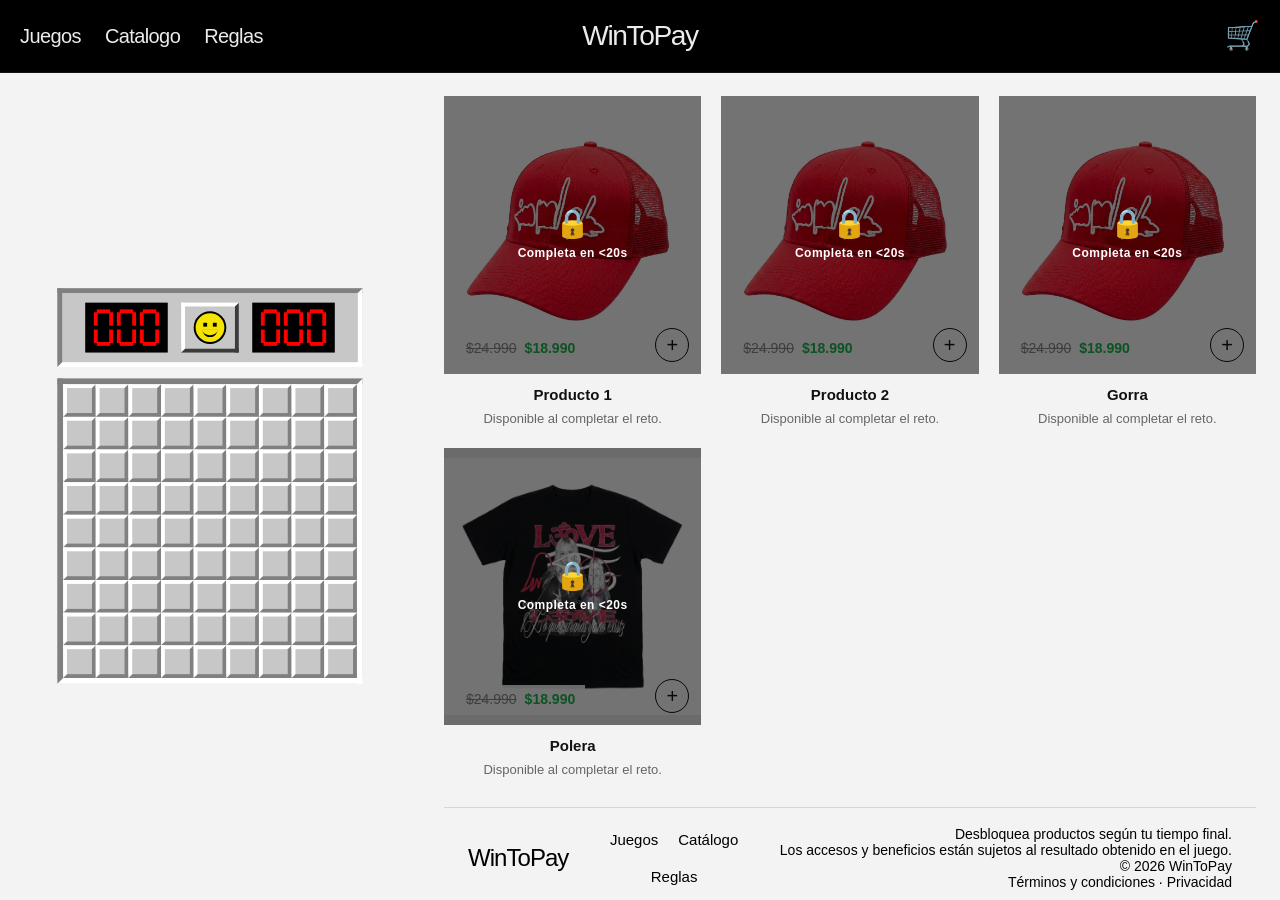
==== index.html @ 4621af4c "feat: update product cards with new images and improved layout for better presentation (implemente c" ====
<!DOCTYPE html>
<html lang="en">
<head>
  <meta charset="UTF-8">
  <title>Wintopay beta</title>

<link rel="stylesheet" href="css/style.css">
<link rel="stylesheet" href="css/layout.css">
<link rel="stylesheet" href="css/cards.css">
<link rel="stylesheet" href="css/responsive.css">

  <meta name="viewport" content="width=device-width, initial-scale=1, maximum-scale=1, user-scalable=no">
</head>
<body>
<!-- --------Asides-------- -->
<div class="menu-overlay" id="menuOverlay"></div>
<aside class="side-menu" id="sideMenu" aria-label="Menú principal">
  <div class="side-menu-top">
    <button class="menu-close" id="menuClose" aria-label="Cerrar menú">✕</button>
  </div>

  <nav class="side-menu-nav">
    <a href="reglas.html">Reglas</a>
    <a href="catalogo.html">Catalogo</a>
    <a href="index.html">Juegos</a>
  </nav>

  <div class="side-menu-bottom">
    <a href="index.html">Volver al juego</a>
    <a href="catalogo.html">Ver catalogo</a>
  </div>
</aside>
<div class="cart-overlay" id="cartOverlay"></div>
<aside class="cart-drawer" id="cartDrawer" aria-label="Carro de compras">
  <div class="cart-top">
    <h2>Carro</h2>
    <button class="cart-close" id="cartClose" aria-label="Cerrar carro">✕</button>
  </div>

  <div class="cart-body">
    <p class="cart-empty">Tu carro está vacío.</p>

    <!--
    <div class="cart-item">
      <div>
        <strong>Producto 1</strong>
        <span>$9.990</span>
      </div>
      <button>Eliminar</button>
    </div>
    -->
  </div>

  <div class="cart-bottom">
    <div class="cart-total">
      <span>Total</span>
      <strong>$0</strong>
    </div>
    <a href="checkout.html" class="cart-checkout">Ir a pagar</a>
  </div>
</aside>
<!-- -------Layout--------- -->
  <div class="page-layout">
    <header class="site-header">
      <div class="header-bar">
        <div class="header-actions">
          <button class="menu-toggle" id="menuToggle" aria-label="Abrir menú">
            <span></span>
            <span></span>
            <span></span>
          </button>

          <nav class="desktop-nav" aria-label="Navegación principal">
            <a href="index.html">Juegos</a>
            <a href="catalogo.html">Catalogo</a>
            <a href="reglas.html">Reglas</a>
          </nav>
        </div>

        <a href="index.html" class="brand">WinToPay</a>

        <div class="header-cart">
          <button class="cart-toggle" id="cartToggle" aria-label="Abrir carro">🛒</button>
        </div>
      </div>
    </header>

    <section class="game-section">
      <div>
        <div class="minesweeper" aria-label="Juego principal">
          <div class="panel">
            <div class="display" id="scoreDisplay" aria-label="Puntos">
              <div class="digit zero"><span class="seg a"></span><span class="seg b"></span><span class="seg c"></span><span class="seg d"></span><span class="seg e"></span><span class="seg f"></span><span class="seg g"></span></div>
              <div class="digit zero"><span class="seg a"></span><span class="seg b"></span><span class="seg c"></span><span class="seg d"></span><span class="seg e"></span><span class="seg f"></span><span class="seg g"></span></div>
              <div class="digit zero"><span class="seg a"></span><span class="seg b"></span><span class="seg c"></span><span class="seg d"></span><span class="seg e"></span><span class="seg f"></span><span class="seg g"></span></div>
            </div>

            <button class="smiley-wrap" id="resetButton" aria-label="Reiniciar juego">
              <div class="smiley" id="face">
                <span class="eye left"></span>
                <span class="eye right"></span>
                <span class="mouth"></span>
                <span class="bridge"></span>
              </div>
            </button>

            <div class="display" id="timerDisplay" aria-label="Cronómetro">
              <div class="digit zero"><span class="seg a"></span><span class="seg b"></span><span class="seg c"></span><span class="seg d"></span><span class="seg e"></span><span class="seg f"></span><span class="seg g"></span></div>
              <div class="digit zero"><span class="seg a"></span><span class="seg b"></span><span class="seg c"></span><span class="seg d"></span><span class="seg e"></span><span class="seg f"></span><span class="seg g"></span></div>
              <div class="digit zero"><span class="seg a"></span><span class="seg b"></span><span class="seg c"></span><span class="seg d"></span><span class="seg e"></span><span class="seg f"></span><span class="seg g"></span></div>
            </div>
          </div>

          <div class="board" id="board" role="grid" aria-label="Buscaminas"></div>
        </div>

        <div class="status" id="statusText" aria-live="polite"></div>
      </div>
    </section>

    <section class="products-section">
      <div class="products-content">
 <div class="products-grid">

  <!-- Card 1 -->
  <article class="product-card" data-threshold="21">
    <div class="product-media">
      <a href="producto.html" class="product-link">
        <div class="product-gallery">
          <img src="assets/Imagenes/Gorra 1000x1080px.jpg" alt="Producto 1 vista 1">
          <img src="assets/Imagenes/polera xan 1.jpg" alt="Producto 1 vista 2">
        </div>
      </a>
      <div class="product-price-badge">
        <span class="price-old">$24.990</span>
        <span class="price-current">$18.990</span>
      </div>
      <button class="product-add" type="button" aria-label="Elegir talla">+</button>
      <div class="size-overlay">
        <div class="size-options">
          <button type="button" class="size-btn" data-size="S">S</button>
          <button type="button" class="size-btn" data-size="M">M</button>
          <button type="button" class="size-btn" data-size="L">L</button>
          <button type="button" class="size-btn" data-size="XL">XL</button>
        </div>
      </div>
      <div class="lock-overlay">
        <span class="lock-icon">🔒</span>
        <span class="lock-label">Completa en &lt;20s</span>
      </div>
    </div>
    <div class="product-body">
      <a href="producto.html" class="product-title">Producto 1</a>
      <p class="product-note">Disponible al completar el reto.</p>
    </div>
  </article>

  <!-- Card 2 -->
  <article class="product-card" data-threshold="21">
    <div class="product-media">
      <a href="producto.html" class="product-link">
        <div class="product-gallery">
          <img src="assets/Imagenes/Gorra 1000x1080px.jpg" alt="Producto 2 vista 1">
          <img src="assets/Imagenes/Gorra 1000x1080px.jpg" alt="Producto 2 vista 2">
          <img src="assets/Imagenes/Gorra 1000x1080px.jpg" alt="Producto 2 vista 3">
        </div>
      </a>
      <div class="product-price-badge">
        <span class="price-old">$24.990</span>
        <span class="price-current">$18.990</span>
      </div>
      <button class="product-add" type="button" aria-label="Elegir talla">+</button>
      <div class="size-overlay">
        <div class="size-options">
          <button type="button" class="size-btn" data-size="S">S</button>
          <button type="button" class="size-btn" data-size="M">M</button>
          <button type="button" class="size-btn" data-size="L">L</button>
          <button type="button" class="size-btn" data-size="XL">XL</button>
        </div>
      </div>
      <div class="lock-overlay">
        <span class="lock-icon">🔒</span>
        <span class="lock-label">Completa en &lt;20s</span>
      </div>
    </div>
    <div class="product-body">
      <a href="producto.html" class="product-title">Producto 2</a>
      <p class="product-note">Disponible al completar el reto.</p>
    </div>
  </article>

<!-- Card 1 -->
<article class="product-card" data-threshold="21">
  <div class="product-media">
    <a href="producto.html" class="product-link">
      <div class="product-gallery">
        <img src="assets/Imagenes/Gorra 1000x1080px.jpg" alt="Gorra vista 1">
        <img src="assets/Imagenes/Gorra sito.jpg"        alt="Gorra vista 2">
      </div>
    </a>
    <div class="product-price-badge">
      <span class="price-old">$24.990</span>
      <span class="price-current">$18.990</span>
    </div>
    <button class="product-add" type="button" aria-label="Elegir talla">+</button>
    <div class="size-overlay">
      <div class="size-options">
        <button type="button" class="size-btn" data-size="S">S</button>
        <button type="button" class="size-btn" data-size="M">M</button>
        <button type="button" class="size-btn" data-size="L">L</button>
        <button type="button" class="size-btn" data-size="XL">XL</button>
      </div>
    </div>
    <div class="lock-overlay">
      <span class="lock-icon">🔒</span>
      <span class="lock-label">Completa en &lt;20s</span>
    </div>
  </div>
  <div class="product-body">
    <a href="producto.html" class="product-title">Gorra</a>
    <p class="product-note">Disponible al completar el reto.</p>
  </div>
</article>

<!-- Card 2 -->
<article class="product-card" data-threshold="21">
  <div class="product-media">
    <a href="producto.html" class="product-link">
      <div class="product-gallery">
        <img src="assets/Imagenes/polera xan 1.jpg" alt="Polera vista 1">
        <img src="assets/Imagenes/polera xan 2.jpg" alt="Polera vista 2">
      </div>
    </a>
    <div class="product-price-badge">
      <span class="price-old">$24.990</span>
      <span class="price-current">$18.990</span>
    </div>
    <button class="product-add" type="button" aria-label="Elegir talla">+</button>
    <div class="size-overlay">
      <div class="size-options">
        <button type="button" class="size-btn" data-size="S">S</button>
        <button type="button" class="size-btn" data-size="M">M</button>
        <button type="button" class="size-btn" data-size="L">L</button>
        <button type="button" class="size-btn" data-size="XL">XL</button>
      </div>
    </div>
    <div class="lock-overlay">
      <span class="lock-icon">🔒</span>
      <span class="lock-label">Completa en &lt;20s</span>
    </div>
  </div>
  <div class="product-body">
    <a href="producto.html" class="product-title">Polera</a>
    <p class="product-note">Disponible al completar el reto.</p>
  </div>
</article>

</div>

        <footer class="products-footer">
          <div class="products-footer-inner">
            <div class="footer-brand">
              <span>WinToPay</span>
            </div>

            <nav class="footer-links" aria-label="Footer">
              <a href="index.html">Juegos</a>
              <a href="catalogo.html">Catálogo</a>
              <a href="reglas.html">Reglas</a>
            </nav>

            <div class="footer-copy">
              <p>Desbloquea productos según tu tiempo final.</p>
              <p>Los accesos y beneficios están sujetos al resultado obtenido en el juego.</p>
              <p>© 2026 WinToPay</p>
              <p>
                <a href="#">Términos y condiciones</a> ·
                <a href="#">Privacidad</a>
              </p>
            </div>
          </div>
        </footer>
      </div>
    </section>
  </div>
<!-- ------Scripts----- -->
<script src="js/ui.js"></script>
<script src="js/carrito.js"></script>
<script src="js/buscaminas.js"></script>
<script src="js/app.js"></script>  
<!-- ------End----- -->
</body>
</html>
---- css/style.css ----
/* =========================================================
   1. VARIABLES
========================================================= */
:root {
  --bg: #f3f3f3;
  --surface: #ffffff;
  --text: rgba(255, 255, 255, 0.92);
  --text-dark: #111111;

  --ms-light: #ffffff;
  --ms-mid: #c7c7c7;
  --ms-dark: #808080;
  --ms-deep: #3b3b3b;

  --digit-red: #ff0000;
  --blue: #0a36ff;
  --green: #008400;
  --red: #d40000;

  --cell: 34px;
  --rows: 9;
  --cols: 9;
}


/* =========================================================
   2. RESET / BASE
========================================================= */
* {
  box-sizing: border-box;
}

html,
body {
  margin: 0;
  width: 100%;
  height: 100%;
  font-family: Arial, sans-serif;
  touch-action: manipulation;
  background: var(--bg);
  color: var(--text-dark);
}

button {
  font: inherit;
}

a {
  color: inherit;
  text-decoration: none;
  touch-action: manipulation;
}

img {
  display: block;
  max-width: 100%;
}

.sr-only {
  position: absolute;
  width: 1px;
  height: 1px;
  padding: 0;
  margin: -1px;
  overflow: hidden;
  clip: rect(0, 0, 0, 0);
  white-space: nowrap;
  border: 0;
}


/* =========================================================
   3. HEADER
========================================================= */
.site-header {
  position: fixed;
  top: 0;
  left: 0;
  right: 0;
  z-index: 40;
  background: #000000;
  border-bottom: 1px solid rgba(255, 255, 255, 0.08);
}

.header-bar {
  height: 72px;
  display: grid;
  grid-template-columns: 1fr auto 1fr;
  align-items: center;
  padding: 0 20px;
}

.header-actions {
  display: flex;
  align-items: center;
  justify-self: start;
  gap: 24px;
  min-width: 0;
}

.desktop-nav {
  display: none;
  align-items: center;
  gap: 24px;
}

.desktop-nav a {
  color: var(--text);
  text-decoration: none;
  font-size: 20px;
  line-height: 1;
  letter-spacing: -0.03em;
  font-weight: 200;
  white-space: nowrap;
}

.desktop-nav a:hover {
  opacity: 0.7;
}

.menu-toggle {
  width: 40px;
  height: 40px;
  display: grid;
  align-content: center;
  gap: 5px;
  border: 0;
  background: transparent;
  padding: 0;
  cursor: pointer;
}

.menu-toggle span {
  display: block;
  width: 26px;
  height: 2px;
  background: var(--text);
}

.brand {
  justify-self: center;
  text-align: center;
  color: var(--text);
  text-decoration: none;
  font-size: clamp(24px, 2.2vw, 38px);
  line-height: 1;
  letter-spacing: -0.05em;
  font-weight: 200;
  white-space: nowrap;
}

.header-cart {
  display: flex;
  align-items: center;
  justify-self: end;
}

.cart-toggle {
  border: 0;
  background: transparent;
  color: var(--text);
  font-size: 28px;
  line-height: 1;
  cursor: pointer;
  padding: 0;
}


/* =========================================================
   4. DRAWERS / OVERLAYS
========================================================= */
.menu-overlay,
.cart-overlay {
  position: fixed;
  inset: 0;
  background: rgba(0, 0, 0, 0.45);
  opacity: 0;
  pointer-events: none;
  transition: opacity 0.25s ease;
}

.menu-overlay { z-index: 45; }
.cart-overlay { z-index: 55; }

.side-menu {
  position: fixed;
  top: 0;
  left: 0;
  width: min(86vw, 360px);
  height: 100vh;
  background: #ffffff;
  color: #000000;
  z-index: 50;
  display: flex;
  flex-direction: column;
  transform: translateX(-100%);
  transition: transform 0.28s ease;
}

.side-menu-top {
  display: flex;
  justify-content: flex-end;
  padding: 18px 18px 8px;
}

.menu-close,
.cart-close {
  border: 0;
  background: transparent;
  color: #000000;
  font-size: 30px;
  line-height: 1;
  cursor: pointer;
}

.side-menu-nav {
  display: grid;
  gap: 24px;
  padding: 24px 22px;
}

.side-menu-nav a {
  color: #000000;
  text-decoration: none;
  font-size: 20px;
  line-height: 1.1;
  letter-spacing: -0.03em;
  font-weight: 600;
}

.side-menu-bottom {
  margin-top: auto;
  padding: 18px 22px 26px;
  border-top: 1px solid rgba(0, 0, 0, 0.1);
  display: grid;
  gap: 14px;
}

.side-menu-bottom a {
  color: #000000;
  text-decoration: none;
  font-size: 16px;
}

.cart-drawer {
  position: fixed;
  top: 0;
  right: 0;
  width: min(88vw, 380px);
  height: 100vh;
  background: #ffffff;
  color: #000000;
  z-index: 60;
  display: flex;
  flex-direction: column;
  transform: translateX(100%);
  transition: transform 0.28s ease;
}

.cart-top {
  display: flex;
  align-items: center;
  justify-content: space-between;
  padding: 22px 20px 14px;
  border-bottom: 1px solid rgba(0, 0, 0, 0.1);
}

.cart-top h2 {
  margin: 0;
  font-size: 28px;
  line-height: 1;
  letter-spacing: -0.05em;
  font-weight: 500;
}

.cart-body {
  flex: 1;
  padding: 20px;
  overflow-y: auto;
}

.cart-empty {
  margin: 0;
  color: rgba(0, 0, 0, 0.6);
  font-size: 16px;
  line-height: 1.4;
}

.cart-bottom {
  border-top: 1px solid rgba(0, 0, 0, 0.1);
  padding: 18px 20px 24px;
  display: grid;
  gap: 16px;
}

.cart-total {
  display: flex;
  justify-content: space-between;
  align-items: center;
  font-size: 16px;
}

.cart-checkout {
  border: 0;
  background: #000000;
  color: #ffffff;
  height: 48px;
  font-size: 16px;
  cursor: pointer;
}


/* =========================================================
   5. ESTADOS GLOBALES (menu / cart open)
========================================================= */
body.menu-open .side-menu {
  transform: translateX(0);
}

body.menu-open .menu-overlay {
  opacity: 1;
  pointer-events: auto;
}

body.cart-open .cart-drawer {
  transform: translateX(0);
}

body.cart-open .cart-overlay {
  opacity: 1;
  pointer-events: auto;
}


/* =========================================================
   6. BUSCAMINAS
========================================================= */
.panel {
  width: calc(var(--cols) * var(--cell) + 12px);
  background: var(--ms-mid);
  border-top: 5px solid var(--ms-dark);
  border-left: 5px solid var(--ms-dark);
  border-right: 5px solid var(--ms-light);
  border-bottom: 5px solid var(--ms-light);
  display: grid;
  grid-template-columns: 86px 60px 86px;
  justify-content: center;
  gap: 14px;
  align-items: center;
  padding: 10px 12px;
  margin-bottom: 12px;
}

.display {
  height: 52px;
  background: #000;
  display: flex;
  align-items: center;
  justify-content: center;
  gap: 2px;
  padding: 2px 4px;
}

.digit {
  width: 22px;
  height: 40px;
  position: relative;
}

.digit .seg {
  position: absolute;
  background: var(--digit-red);
  display: none;
}

.digit .a, .digit .d, .digit .g { width: 14px; height: 4px; left: 4px; }
.digit .a { top: 1px; }
.digit .g { top: 18px; }
.digit .d { bottom: 1px; }
.digit .b, .digit .c, .digit .e, .digit .f { width: 4px; height: 14px; }
.digit .b { top: 4px; right: 1px; }
.digit .c { bottom: 4px; right: 1px; }
.digit .e { bottom: 4px; left: 1px; }
.digit .f { top: 4px; left: 1px; }

.digit.zero .a, .digit.zero .b, .digit.zero .c,
.digit.zero .d, .digit.zero .e, .digit.zero .f,
.digit.one .b, .digit.one .c,
.digit.two .a, .digit.two .b, .digit.two .d, .digit.two .e, .digit.two .g,
.digit.three .a, .digit.three .b, .digit.three .c, .digit.three .d, .digit.three .g,
.digit.four .b, .digit.four .c, .digit.four .f, .digit.four .g,
.digit.five .a, .digit.five .c, .digit.five .d, .digit.five .f, .digit.five .g,
.digit.six .a, .digit.six .c, .digit.six .d, .digit.six .e, .digit.six .f, .digit.six .g,
.digit.seven .a, .digit.seven .b, .digit.seven .c,
.digit.eight .a, .digit.eight .b, .digit.eight .c, .digit.eight .d,
.digit.eight .e, .digit.eight .f, .digit.eight .g,
.digit.nine .a, .digit.nine .b, .digit.nine .c,
.digit.nine .d, .digit.nine .f, .digit.nine .g {
  display: block;
}

.smiley-wrap {
  width: 60px;
  height: 52px;
  display: grid;
  place-items: center;
  background: var(--ms-mid);
  border-top: 4px solid var(--ms-light);
  border-left: 4px solid var(--ms-light);
  border-right: 4px solid var(--ms-deep);
  border-bottom: 4px solid var(--ms-deep);
  cursor: pointer;
  padding: 0;
}

.smiley-wrap:active {
  border-top: 4px solid var(--ms-deep);
  border-left: 4px solid var(--ms-deep);
  border-right: 4px solid var(--ms-light);
  border-bottom: 4px solid var(--ms-light);
}

.smiley {
  width: 34px;
  height: 34px;
  border-radius: 50%;
  background: #f5e300;
  border: 2px solid #000;
  position: relative;
  overflow: hidden;
}

.smiley .eye {
  position: absolute;
  width: 4px;
  height: 4px;
  background: #000;
  top: 10px;
}

.smiley .eye.left  { left: 8px; }
.smiley .eye.right { right: 8px; }

.smiley .mouth {
  position: absolute;
  left: 7px;
  top: 17px;
  width: 16px;
  height: 8px;
  border-bottom: 2px solid #000;
  border-radius: 0 0 12px 12px;
}

.smiley.dead .mouth {
  border-bottom: 0;
  border-top: 2px solid #000;
  top: 20px;
  border-radius: 12px 12px 0 0;
}

.smiley.cool .mouth {
  width: 14px;
  left: 8px;
  top: 18px;
  border-bottom-width: 3px;
}

.smiley.dead .eye.left,
.smiley.dead .eye.right {
  width: 8px;
  height: 8px;
  background: transparent;
  top: 8px;
}

.smiley.dead .eye.left::before, .smiley.dead .eye.left::after,
.smiley.dead .eye.right::before, .smiley.dead .eye.right::after {
  content: "";
  position: absolute;
  width: 8px;
  height: 2px;
  background: #000;
  top: 3px;
  left: 0;
}

.smiley.dead .eye.left::before,
.smiley.dead .eye.right::before { transform: rotate(45deg); }

.smiley.dead .eye.left::after,
.smiley.dead .eye.right::after  { transform: rotate(-45deg); }

.smiley.cool::before,
.smiley.cool::after {
  content: "";
  position: absolute;
  top: 9px;
  width: 10px;
  height: 6px;
  background: #000;
  border-radius: 2px;
}

.smiley.cool::before { left: 4px; }
.smiley.cool::after  { right: 4px; }
.smiley.cool .eye    { display: none; }

.smiley.cool .bridge {
  position: absolute;
  top: 11px;
  left: 13px;
  width: 8px;
  height: 2px;
  background: #000;
}

.board {
  background: var(--ms-mid);
  border-top: 6px solid var(--ms-dark);
  border-left: 6px solid var(--ms-dark);
  border-right: 6px solid var(--ms-light);
  border-bottom: 6px solid var(--ms-light);
  display: grid;
  grid-template-columns: repeat(var(--cols), var(--cell));
  grid-auto-rows: var(--cell);
}

.cell {
  width: var(--cell);
  height: var(--cell);
  display: grid;
  place-items: center;
  font-weight: 700;
  font-size: 28px;
  line-height: 1;
  user-select: none;
  position: relative;
}

.cell.hidden {
  background: var(--ms-mid);
  border-top: 4px solid var(--ms-light);
  border-left: 4px solid var(--ms-light);
  border-right: 4px solid var(--ms-dark);
  border-bottom: 4px solid var(--ms-dark);
  cursor: pointer;
}

.cell.revealed {
  background: #bdbdbd;
  border: 1px solid #8d8d8d;
}

.cell.flagged::before {
  content: "";
  position: absolute;
  left: 13px; top: 7px;
  width: 0; height: 0;
  border-top: 7px solid transparent;
  border-bottom: 7px solid transparent;
  border-left: 14px solid #d00000;
}

.cell.flagged::after {
  content: "";
  position: absolute;
  left: 10px; top: 6px;
  width: 3px; height: 20px;
  background: #000;
  box-shadow: 3px 15px 0 0 #000;
}

.cell.mine.revealed .mine-shape,
.cell.mine.revealed .mine-shape::before,
.cell.mine.revealed .mine-shape::after {
  position: absolute;
  content: "";
  background: #000;
}

.cell.mine.revealed .mine-shape {
  width: 2px;
  height: 22px;
}

.cell.mine.revealed .mine-shape::before {
  width: 22px; height: 2px;
  left: -10px; top: 10px;
}

.cell.mine.revealed .mine-shape::after {
  width: 2px; height: 22px;
  transform: rotate(45deg);
  top: 0; left: 0;
}

.cell.mine.revealed .mine-cross {
  position: absolute;
  width: 2px; height: 22px;
  background: #000;
  transform: rotate(-45deg);
}

.cell.n1 { color: var(--blue); }
.cell.n2 { color: var(--green); }
.cell.n3 { color: var(--red); }
.cell.n4 { color: #000084; }
.cell.n5 { color: #840000; }
.cell.n6 { color: #008484; }
.cell.n7 { color: #000000; }
.cell.n8 { color: #7f7f7f; }

.status {
  min-height: 1.4em;
  text-align: center;
  color: rgba(255, 255, 255, 0.72);
  font-size: clamp(0.95rem, 1.2vw, 1.15rem);
  line-height: 1.2;
  margin: 0;
}

.status:empty { display: none; }


/* =========================================================
   7. FOOTER
========================================================= */
.products-footer {
  margin-top: 28px;
  padding: 18px 24px 36px;
  border-top: 1px solid rgba(0, 0, 0, 0.12);
}

.products-footer-inner {
  display: grid;
  grid-template-columns: auto 1fr auto;
  align-items: center;
  gap: 20px;
}

.footer-brand {
  color: #000000;
  font-size: 24px;
  line-height: 1;
  letter-spacing: -0.04em;
  font-weight: 200;
}

.footer-links {
  display: flex;
  justify-content: center;
  gap: 20px;
  flex-wrap: wrap;
}

.footer-links a {
  color: #000000;
  text-decoration: none;
  font-size: 15px;
}

.footer-copy {
  color: #000000;
  font-size: 14px;
  text-align: right;
}

.footer-copy p { margin: 0; }
.footer-copy a { color: #000000; text-decoration: none; }


/* =========================================================
   8. BOTONES GLOBALES
========================================================= */
.btn {
  display: inline-block;
  border: 1px solid #111;
  background: transparent;
  color: #111;
  padding: 14px 18px;
  font-size: 14px;
  cursor: pointer;
  text-decoration: none;
}

.btn:hover {
  background: #111;
  color: #fff;
}

/* =========================================================
   AGREGAR AL FINAL DE style.css — items del carrito
========================================================= */

.cart-item {
  display: flex;
  align-items: center;
  justify-content: space-between;
  gap: 12px;
  padding: 14px 0;
  border-bottom: 1px solid rgba(0, 0, 0, 0.08);
}

.cart-item:last-child {
  border-bottom: none;
}

.cart-item-info {
  display: flex;
  flex-direction: column;
  gap: 4px;
  flex: 1;
  min-width: 0;
}

.cart-item-title {
  font-size: 15px;
  font-weight: 700;
  color: #111;
  white-space: nowrap;
  overflow: hidden;
  text-overflow: ellipsis;
}

.cart-item-qty {
  font-size: 13px;
  color: rgba(0, 0, 0, 0.5);
}

.cart-item-price {
  font-size: 14px;
  font-weight: 700;
  color: #111;
}

.cart-item-remove {
  flex-shrink: 0;
  border: none;
  background: transparent;
  color: rgba(0, 0, 0, 0.4);
  font-size: 16px;
  cursor: pointer;
  padding: 4px;
  line-height: 1;
}

.cart-item-remove:hover {
  color: #111;
}

/* =========================================================
   AGREGAR AL FINAL DE style.css
   — items del drawer, selector de talla, badge
========================================================= */


/* ── Items del drawer ─────────────────────────────────── */

.cart-item {
  display: flex;
  align-items: flex-start;
  gap: 12px;
  padding: 14px 0;
  border-bottom: 1px solid rgba(0, 0, 0, 0.08);
}

.cart-item:last-child {
  border-bottom: none;
}

.cart-item-img {
  flex-shrink: 0;
  width: 64px;
  height: 64px;
  background: #e8e8e8;
  overflow: hidden;
}

.cart-item-img img {
  width: 100%;
  height: 100%;
  object-fit: cover;
  display: block;
}

.cart-item-info {
  flex: 1;
  min-width: 0;
  display: flex;
  flex-direction: column;
  gap: 3px;
}

.cart-item-title {
  font-size: 14px;
  font-weight: 700;
  color: #111;
  white-space: nowrap;
  overflow: hidden;
  text-overflow: ellipsis;
}

.cart-item-size,
.cart-item-qty {
  font-size: 12px;
  color: rgba(0, 0, 0, 0.5);
}

.cart-item-price {
  font-size: 14px;
  font-weight: 700;
  color: #111;
  margin-top: 2px;
}

.cart-item-remove {
  flex-shrink: 0;
  border: none;
  background: transparent;
  color: rgba(0, 0, 0, 0.35);
  font-size: 14px;
  cursor: pointer;
  padding: 2px 4px;
  line-height: 1;
}

.cart-item-remove:hover {
  color: #111;
}


/* ── Badge en ícono del carro ─────────────────────────── */

.cart-toggle {
  position: relative;
}

.cart-badge {
  position: absolute;
  top: -6px;
  right: -8px;
  min-width: 18px;
  height: 18px;
  padding: 0 4px;
  border-radius: 999px;
  background: #ff0000;
  color: #fff;
  font-size: 11px;
  font-weight: 700;
  line-height: 18px;
  text-align: center;
  pointer-events: none;
}


/* ── Selector de talla en card ────────────────────────── */

.size-selector {
  padding: 10px 12px;
  background: #fff;
  border-top: 1px solid rgba(0, 0, 0, 0.08);
  display: flex;
  align-items: center;
  gap: 10px;
}

.size-label {
  font-size: 12px;
  font-weight: 700;
  color: #111;
  text-transform: uppercase;
  letter-spacing: 0.04em;
  flex-shrink: 0;
}

.size-options {
  display: flex;
  gap: 6px;
  flex-wrap: wrap;
}

.size-btn {
  width: 36px;
  height: 36px;
  border: 1px solid #111;
  background: transparent;
  color: #111;
  font-size: 13px;
  font-weight: 700;
  cursor: pointer;
  display: grid;
  place-items: center;
  transition: background 0.15s, color 0.15s;
}

.size-btn:hover {
  background: #111;
  color: #fff;
}

/* =========================================================
   CHECKOUT
========================================================= */

.checkout-body {
  margin: 0;
  background: #f3f3f3;
  color: #111;
}

.checkout-page {
  min-height: 100vh;
}

.checkout-header {
  background: #000;
  color: #fff;
  border-bottom: 1px solid rgba(255, 255, 255, 0.08);
}

.checkout-header-inner {
  max-width: 1320px;
  margin: 0 auto;
  min-height: 72px;
  padding: 0 24px;
  display: flex;
  align-items: center;
  justify-content: space-between;
  gap: 24px;
}

.checkout-brand {
  color: #fff;
  text-decoration: none;
  font-size: 24px;
  font-weight: 500;
}

.checkout-breadcrumb {
  display: flex;
  align-items: center;
  gap: 10px;
  font-size: 13px;
  color: rgba(255, 255, 255, 0.72);
}

.checkout-breadcrumb a {
  color: rgba(255, 255, 255, 0.72);
  text-decoration: none;
}

.checkout-breadcrumb strong {
  color: #fff;
  font-weight: 600;
}

.checkout-layout {
  max-width: 1320px;
  margin: 0 auto;
  padding: 0;
  display: grid;
  grid-template-columns: minmax(0, 1fr) 430px;
  min-height: calc(100vh - 72px);
}

.checkout-main {
  padding: 40px 40px 56px;
}

.checkout-summary {
  background: #efefef;
  border-left: 1px solid #dddddd;
}

.checkout-summary-inner {
  position: sticky;
  top: 0;
  padding: 40px 32px;
  display: flex;
  flex-direction: column;
  gap: 28px;
}

.checkout-block {
  background: transparent;
  border-bottom: 1px solid #dedede;
  padding-bottom: 28px;
  margin-bottom: 28px;
}

.checkout-block:last-child {
  border-bottom: 0;
  margin-bottom: 0;
}

.checkout-kicker {
  margin: 0 0 12px;
  font-size: 14px;
  color: #666;
  text-align: center;
}

.checkout-shoppay-btn {
  width: 100%;
  height: 54px;
  border: 0;
  background: #111;
  color: #fff;
  font-size: 16px;
  font-weight: 700;
  cursor: pointer;
}

.checkout-divider {
  position: relative;
  margin-top: 24px;
  text-align: center;
  font-size: 13px;
  color: #7a7a7a;
}

.checkout-divider::before,
.checkout-divider::after {
  content: "";
  position: absolute;
  top: 50%;
  width: calc(50% - 40px);
  height: 1px;
  background: #dddddd;
}

.checkout-divider::before { left: 0; }
.checkout-divider::after  { right: 0; }

.checkout-section-head {
  display: flex;
  align-items: center;
  justify-content: space-between;
  margin-bottom: 18px;
}

.checkout-section-head h2 {
  margin: 0;
  font-size: 18px;
  line-height: 1.2;
  font-weight: 700;
}

.checkout-form {
  display: flex;
  flex-direction: column;
}

.form-grid {
  display: grid;
  gap: 14px;
}

.form-grid.two-cols {
  grid-template-columns: repeat(2, minmax(0, 1fr));
}

.form-group {
  display: flex;
  flex-direction: column;
  gap: 8px;
  margin-bottom: 14px;
}

.form-group label {
  font-size: 13px;
  color: #555;
}

.form-group input,
.form-group select,
.summary-discount input {
  width: 100%;
  height: 52px;
  border: 1px solid #d4d4d4;
  background: #fff;
  padding: 0 14px;
  font-size: 14px;
  color: #111;
  outline: none;
}

.form-group input:focus,
.form-group select:focus,
.summary-discount input:focus {
  border-color: #111;
}

.check-row {
  display: flex;
  align-items: flex-start;
  gap: 10px;
  font-size: 14px;
  color: #333;
}

.check-row input {
  margin-top: 2px;
}

.shipping-options,
.payment-options {
  display: flex;
  flex-direction: column;
  gap: 12px;
}

.option-card {
  display: grid;
  grid-template-columns: auto 1fr auto;
  gap: 12px;
  align-items: center;
  border: 1px solid #d8d8d8;
  background: #fff;
  padding: 14px 16px;
  cursor: pointer;
}

.option-card input {
  margin: 0;
}

.option-copy {
  display: flex;
  flex-direction: column;
  gap: 3px;
}

.option-copy strong {
  font-size: 14px;
  line-height: 1.2;
}

.option-copy small {
  font-size: 12px;
  color: #666;
}

.option-price {
  font-size: 14px;
  font-weight: 700;
  white-space: nowrap;
}

.checkout-actions {
  display: flex;
  align-items: center;
  justify-content: space-between;
  gap: 20px;
}

.checkout-back {
  color: #111;
  text-decoration: none;
  font-size: 14px;
}

.checkout-submit {
  min-width: 240px;
  height: 52px;
  border: 1px solid #111;
  background: #111;
  color: #fff;
  font-size: 14px;
  font-weight: 700;
  cursor: pointer;
}

.summary-items {
  display: flex;
  flex-direction: column;
  gap: 18px;
}

.summary-item {
  display: grid;
  grid-template-columns: 72px 1fr auto;
  gap: 14px;
  align-items: start;
}

.summary-thumb-wrap {
  position: relative;
  width: 72px;
  height: 72px;
  background: #fff;
  border: 1px solid #d8d8d8;
}

.summary-thumb-wrap img {
  width: 100%;
  height: 100%;
  object-fit: contain;
  display: block;
}

.summary-qty {
  position: absolute;
  top: -8px;
  right: -8px;
  min-width: 22px;
  height: 22px;
  padding: 0 6px;
  border-radius: 999px;
  background: #111;
  color: #fff;
  font-size: 12px;
  font-weight: 700;
  display: grid;
  place-items: center;
}

.summary-copy {
  display: flex;
  flex-direction: column;
  gap: 3px;
  padding-top: 4px;
}

.summary-copy strong {
  font-size: 14px;
  line-height: 1.25;
}

.summary-copy span {
  font-size: 13px;
  color: #666;
}

.summary-price {
  font-size: 14px;
  font-weight: 700;
  padding-top: 4px;
  white-space: nowrap;
}

.summary-discount {
  display: grid;
  grid-template-columns: 1fr auto;
  gap: 10px;
}

.summary-discount button {
  min-width: 96px;
  height: 52px;
  border: 1px solid #d4d4d4;
  background: #f7f7f7;
  color: #555;
  font-size: 14px;
  font-weight: 600;
  cursor: pointer;
}

.summary-totals {
  display: flex;
  flex-direction: column;
  gap: 14px;
}

.summary-row {
  display: flex;
  align-items: center;
  justify-content: space-between;
  gap: 20px;
  font-size: 15px;
}

.summary-row strong {
  font-size: 15px;
}

.summary-row-total {
  padding-top: 10px;
  border-top: 1px solid #d8d8d8;
}

.summary-row-total span,
.summary-row-total strong {
  font-size: 24px;
  font-weight: 700;
}

.summary-note {
  border: 1px solid #d9d9d9;
  background: #f7f7f7;
  padding: 16px 18px;
}

.summary-note p {
  margin: 0;
  font-size: 13px;
  line-height: 1.55;
  color: #444;
}

/* =========================================================
   CHECKOUT — COMPONENTES DE PAGO
========================================================= */

.checkout-helper {
  margin: 0 0 16px;
  font-size: 14px;
  color: #666;
}

.payment-methods {
  display: flex;
  flex-direction: column;
  gap: 12px;
}

.payment-card-option {
  align-items: center;
}

.payment-card-option.is-selected {
  border-color: #111;
}

.payment-brands {
  display: flex;
  gap: 6px;
  align-items: center;
  flex-wrap: wrap;
}

.payment-brands span {
  height: 28px;
  padding: 0 10px;
  border: 1px solid #d8d8d8;
  background: #fff;
  display: inline-flex;
  align-items: center;
  justify-content: center;
  font-size: 11px;
  font-weight: 700;
}

.payment-panel {
  border: 1px solid #d8d8d8;
  background: #f7f7f7;
  padding: 16px;
  display: flex;
  flex-direction: column;
  gap: 0;
}
---- css/layout.css ----
/* =========================================================
   LAYOUT.CSS
   Diagramaciones específicas por página.
========================================================= */


/* =========================================================
   1. INDEX — página principal (juego + productos)
========================================================= */
.page-layout {
  width: 100%;
  height: 100vh;
  overflow: hidden;
  display: grid;
  grid-template-columns: minmax(0, 420px) 1fr;
  grid-template-rows: 72px 1fr;
  grid-template-areas:
    "header header"
    "game   products";
}

.game-section {
  grid-area: game;
  display: flex;
  flex-direction: column;
  align-items: center;
  justify-content: center;
  gap: 12px;
  padding: 0;
  border-right: 1px solid rgba(255, 255, 255, 0.08);
  overflow: hidden;
  background: #f3f3f3;
}

.minesweeper {
  width: max-content;
  max-width: 100%;
}

.products-section {
  grid-area: products;
  padding: 24px;
  overflow-y: auto;
  overflow-x: hidden;
  background: var(--bg);
}

.products-content {
  min-height: 100%;
  display: flex;
  flex-direction: column;
}

.products-grid {
  display: grid;
  grid-template-columns: repeat(3, minmax(0, 1fr));
  gap: 20px;
  align-content: start;
}


/* =========================================================
   2. PRODUCTO — página de detalle
========================================================= */
.product-page {
  min-height: 100vh;
  display: flex;
  flex-direction: column;
}

.product-detail {
  display: grid;
  grid-template-columns: 1fr 1fr;
  gap: 40px;
  padding: 96px 40px 40px;
  align-items: center;
  width: 100%;
  box-sizing: border-box;
}

/* Galería con miniaturas */
.product-gallery {
  display: grid;
  grid-template-columns: 80px 1fr;
  gap: 12px;
  top: 100px;
  max-height: 700px;
  max-width: 700px;
}

.gallery-thumbs {
  display: flex;
  flex-direction: column;
  gap: 8px;
}

.thumb {
  width: 80px;
  height: 80px;
  border: 1px solid transparent;
  background: #efefef;
  padding: 0;
  cursor: pointer;
  overflow: hidden;
  flex-shrink: 0;
}

.thumb img {
  width: 100%;
  height: 100%;
  object-fit: contain;
}

.thumb.active {
  border-color: #111;
}

.gallery-main {
  background: #f3f3f3;
  overflow: hidden;
  max-height: 700px;
}

.gallery-main img {
  width: 100%;
  height: 100%;
  max-height: 700px;
  object-fit: contain;
}

/* Info */
.product-info {
  display: flex;
  flex-direction: column;
  gap: 18px;
  height: 50%;
  min-height: 600px;
  padding-top: 8px;
  justify-content: space-between;
}

.product-info .product-meta {
  font-size: 11px;
  letter-spacing: 0.08em;
  text-transform: uppercase;
  color: rgba(0,0,0,0.45);
  margin: 0;
}

.product-info .product-title {
  font-size: 28px;
  line-height: 1.1;
  margin: 0;
  font-weight: 700;
}

.product-pricing {
  display: flex;
  align-items: center;
  gap: 10px;
}

.product-price-old {
  color: #999;
  text-decoration: line-through;
  font-size: 15px;
}

.product-info .product-price {
  font-size: 22px;
  font-weight: 700;
  margin: 0;
}

/* Tallas */
.product-sizes {
  display: flex;
  flex-direction: column;
  gap: 10px;
}

.sizes-label {
  font-size: 11px;
  font-weight: 700;
  letter-spacing: 0.08em;
  color: #111;
  margin: 0;
}

.sizes-grid {
  display: flex;
  gap: 8px;
  flex-wrap: wrap;
}

.product-sizes .size-btn {
  min-width: 48px;
  height: 48px;
  border: 1px solid #ccc;
  background: #fff;
  color: #111;
  font-size: 14px;
  font-weight: 600;
  cursor: pointer;
  padding: 0 14px;
  transition: border-color 0.15s, background 0.15s, color 0.15s;
}

.product-sizes .size-btn:hover {
  border-color: #111;
}

.product-sizes .size-btn.selected {
  background: #111;
  color: #fff;
  border-color: #111;
}

/* Botones */
.product-actions {
  display: flex;
  flex-direction: column;
  gap: 10px;
}

.product-actions .btn {
  width: 100%;
  text-align: center;
  padding: 16px;
  font-size: 14px;
  letter-spacing: 0.04em;
  text-transform: uppercase;
}

.btn-primary {
  background: #111;
  color: #fff;
  border-color: #111;
}

.btn-primary:hover { background: #333; }

.btn-secondary {
  background: transparent;
  color: #111;
  border-color: #111;
}

.btn-secondary:hover {
  background: #111;
  color: #fff;
}

/* Descripción */
.product-description {
  font-size: 15px;
  line-height: 1.6;
  color: rgba(0, 0, 0, 0.72);
  border-top: 1px solid rgba(0,0,0,0.1);
  padding-top: 16px;
}

.product-meta {
  font-size: 13px;
  color: rgba(0, 0, 0, 0.5);
  text-transform: uppercase;
  letter-spacing: 0.04em;
}

/* Recomendados */
.recommended {
  /* max-width: 1200px; */
  margin: 0 auto;
  width: 100%;
  box-sizing: border-box;
  padding: 0 40px 40px;
}

.recommended h2 {
  margin: 0 0 18px;
  font-size: 20px;
  letter-spacing: -0.02em;
}

.recommended-grid {
  display: grid;
  grid-template-columns: repeat(4, minmax(0, 1fr));
  gap: 16px;
}


/* =========================================================
   3. CATÁLOGO
========================================================= */
.catalog-page {
  min-height: 100vh;
  display: flex;
  flex-direction: column;
  padding-top: 72px;
}

.catalog-section {
  flex: 1;
  padding: 24px;
}

.catalog-grid {
  display: grid;
  grid-template-columns: repeat(3, minmax(0, 1fr));
  gap: 18px;
}

.catalog-card {
  background: #ffffff;
  color: #111111;
  position: relative;
  overflow: hidden;
}

.catalog-visual {
  position: relative;
  aspect-ratio: 1 / 1;
  background: #ececec;
  display: grid;
  place-items: center;
}

.catalog-visual img {
  width: 100%;
  height: 100%;
  object-fit: contain;
}

.catalog-info {
  padding: 14px 14px 16px;
}

.catalog-info h3 {
  margin: 0 0 8px;
  font-size: 20px;
  line-height: 1;
  letter-spacing: -0.04em;
  font-weight: 500;
}

.catalog-info p {
  margin: 0;
  font-size: 14px;
  line-height: 1.35;
  color: rgba(0, 0, 0, 0.7);
}

.lock-overlay {
  position: absolute;
  inset: 0;
  background: rgba(255, 255, 255, 0.68);
  display: flex;
  align-items: center;
  justify-content: center;
  text-align: center;
  transition: opacity 0.2s ease;
}

.lock-message {
  display: grid;
  gap: 6px;
}

.lock-message strong {
  font-size: 34px;
  line-height: 0.95;
  font-weight: 300;
  letter-spacing: -0.05em;
}

.lock-message span {
  font-size: 15px;
  color: rgba(0, 0, 0, 0.72);
}

.catalog-card.unlocked .lock-overlay {
  opacity: 0;
  pointer-events: none;
}

@media (max-width: 900px) {
  .catalog-grid {
    grid-template-columns: repeat(2, minmax(0, 1fr));
    gap: 12px;
  }
}
---- css/cards.css ----
.product-card {
  display: flex;
  flex-direction: column;
  background: transparent;
  color: #111;
}

.product-media {
  position: relative;
  aspect-ratio: 1 / 1.08;
  background: #efefef;
  overflow: hidden;
}

.product-link {
  display: block;
  width: 100%;
  height: 100%;
}

.product-link img {
  width: 100%;
  height: 100%;
  object-fit: contain;
  display: block;
}

/* precio sobre imagen */
.product-price-badge {
  position: absolute;
  left: 12px;
  bottom: 12px;
  display: flex;
  gap: 8px;
  align-items: center;
  background: rgba(255, 255, 255, 0.92);
  padding: 6px 10px;
  z-index: 3;
}

.price-old {
  color: #8a8a8a;
  text-decoration: line-through;
  font-size: 14px;
  font-weight: 500;
}

.price-current {
  color: #19b84a;
  font-size: 14px;
  font-weight: 700;
}

/* botón + */
.product-add {
  position: absolute;
  right: 12px;
  bottom: 12px;
  width: 34px;
  height: 34px;
  border: 1px solid #111;
  border-radius: 999px;
  background: #fff;
  color: #111;
  font-size: 20px;
  line-height: 1;
  cursor: pointer;
  display: grid;
  place-items: center;
  z-index: 4;
}

/* overlay tallas */
.size-overlay {
  position: absolute;
  inset: 0;
  background: rgba(255, 255, 255, 0.72);
  display: flex;
  align-items: center;
  justify-content: center;
  opacity: 0;
  pointer-events: none;
  transition: opacity 0.2s ease;
  z-index: 3;
}

.product-card.show-sizes .size-overlay {
  opacity: 1;
  pointer-events: auto;
}

.size-options {
  display: flex;
  gap: 10px;
  flex-wrap: wrap;
  justify-content: center;
  padding: 12px;
}

.size-btn {
  min-width: 42px;
  height: 42px;
  border: 1px solid #111;
  background: #fff;
  color: #111;
  font-size: 14px;
  font-weight: 700;
  cursor: pointer;
  padding: 0 12px;
}

.size-btn:hover {
  background: #111;
  color: #fff;
}

.product-body {
  padding: 12px 6px 0;
  display: flex;
  flex-direction: column;
  align-items: center;
  gap: 6px;
  text-align: center;
}

.product-title {
  display: block;
  color: #111;
  text-decoration: none;
  font-size: 15px;
  font-weight: 700;
  line-height: 1.25;
}

.product-note {
  margin: 0;
  font-size: 13px;
  line-height: 1.3;
  color: #666;
  text-align: center;
}

.product-gallery {
  width: 100%;
  height: 100%;
  display: flex;
  overflow: hidden;
}

.product-gallery img {
  flex: 0 0 100%;
  width: 100%;
  height: 100%;
  object-fit: contain;
  display: block;
}

/* ── Lock overlay ─────────────────────────────────────── */
.lock-overlay {
  position: absolute;
  inset: 0;
  background: rgba(0, 0, 0, 0.55);
  display: flex;
  flex-direction: column;
  align-items: center;
  justify-content: center;
  gap: 8px;
  z-index: 5;
  opacity: 1;
  pointer-events: auto;
  transition: opacity 0.35s ease;
}

.lock-icon {
  font-size: 28px;
  line-height: 1;
}

.lock-label {
  color: #fff;
  font-size: 12px;
  font-weight: 700;
  letter-spacing: 0.04em;
  text-align: center;
  padding: 0 8px;
}

.product-card.unlocked .lock-overlay {
  opacity: 0;
  pointer-events: none;
}

.product-card:not(.unlocked) .product-add,
.product-card:not(.unlocked) .size-btn {
  pointer-events: none;
}
---- css/responsive.css ----
/* =========================================================
   RESPONSIVE.CSS
========================================================= */

/* ── Desktop nav ─────────────────────────────────────── */
@media (min-width: 900px) {
  .desktop-nav   { display: flex; }
  .menu-toggle,
  .side-menu,
  .menu-overlay  { display: none; }
}

/* ── Index — escala del buscaminas ──────────────────── */
@media (max-width: 1280px) { .minesweeper { transform: scale(0.96); } }
@media (max-width: 1100px) {
  .minesweeper   { transform: scale(0.92); }
  .products-grid { grid-template-columns: repeat(2, minmax(0, 1fr)); }
}

/* ── Index — mobile apilado ─────────────────────────── */
@media (max-width: 900px) {
  .page-layout {
    height: auto;
    min-height: 100vh;
    overflow: visible;
    grid-template-columns: 1fr;
    grid-template-rows: 72px auto auto;
    grid-template-areas:
      "header"
      "game"
      "products";
  }

  .game-section {
    padding: 10%;
    /* padding-top: calc(72px + 20px); */
    border-right: none;
    border-bottom: 1px solid rgba(255, 255, 255, 0.08);
    min-height: auto;
  }

  .minesweeper   { max-width: 400px; transform: none; }

  .products-section {
    padding: 0;
    overflow: visible;
  }

  .products-grid {
    grid-template-columns: repeat(2, minmax(0, 1fr));
    gap: 12px;
  }
}

/* ── Producto — mobile ───────────────────────────────── */
@media (max-width: 775px) {
  .product-detail {
    grid-template-columns: 1fr;
    gap: 0;
    padding: 72px 0 0;
  }

  /* Galería: miniaturas abajo en mobile */
  .product-gallery {
    grid-template-columns: 1fr;
    grid-template-rows: auto auto;
    max-width: 100%;
    max-height: none;
  }

  .gallery-thumbs {
    flex-direction: row;
    order: 2;
    overflow-x: auto;
    padding: 8px 0;
  }

  .thumb {
    width: 64px;
    height: 64px;
    flex-shrink: 0;
  }

  .gallery-main { order: 1; max-height: none; }

  .product-info {
    padding: 20px 16px 24px;
    gap: 14px;
    min-height: auto;
    height: auto;
  }

  .product-info .product-title { font-size: 22px; }
  .product-info .product-price { font-size: 18px; }
  .product-actions .btn        { padding: 14px; }

  .recommended {
    padding: 0 16px 32px;
  }

  .recommended-grid {
    grid-template-columns: repeat(2, minmax(0, 1fr));
    gap: 12px;
  }
}

/* ── Catálogo ────────────────────────────────────────── */
@media (max-width: 1100px) {
  .catalog-grid { grid-template-columns: repeat(2, minmax(0, 1fr)); }
}
@media (max-width: 640px) {
  .catalog-grid         { grid-template-columns: 1fr; gap: 14px; }
  .lock-message strong  { font-size: 28px; }
}

/* ── Footer ──────────────────────────────────────────── */
@media (max-width: 700px) {
  .products-footer-inner {
    grid-template-columns: 1fr;
    justify-items: center;
    text-align: center;
  }
  .footer-copy { text-align: center; }
}



@media (max-width: 1000px) {
  .checkout-layout {
    grid-template-columns: 1fr;
  }

  .checkout-summary {
    border-left: 0;
    border-top: 1px solid #dddddd;
    order: -1;
  }

  .checkout-summary-inner {
    position: static;
  }
}

@media (max-width: 700px) {
  .checkout-header-inner,
  .checkout-main,
  .checkout-summary-inner {
    padding-left: 16px;
    padding-right: 16px;
  }

  .checkout-header-inner {
    min-height: 64px;
    flex-direction: column;
    justify-content: center;
    gap: 6px;
    padding-top: 10px;
    padding-bottom: 10px;
  }

  .checkout-brand {
    font-size: 22px;
  }

  .checkout-breadcrumb {
    font-size: 12px;
    flex-wrap: wrap;
    justify-content: center;
  }

  .form-grid.two-cols {
    grid-template-columns: 1fr;
  }

  .checkout-actions {
    flex-direction: column;
    align-items: stretch;
  }

  .checkout-submit {
    width: 100%;
    min-width: 0;
  }

  .summary-discount {
    grid-template-columns: 1fr;
  }

  .summary-row-total span,
  .summary-row-total strong {
    font-size: 20px;
  }
}

@media (max-width: 700px) {
  .payment-brands {
    justify-content: flex-start;
  }

  .payment-panel {
    padding: 14px;
  }
}

@media (max-width: 900px) {
  .product-gallery {
    overflow-x: auto;
    scroll-snap-type: x mandatory;
    -webkit-overflow-scrolling: touch;
    scrollbar-width: none;
  }

  .product-gallery::-webkit-scrollbar {
    display: none;
  }

  .product-gallery img {
    scroll-snap-align: start;
  }
}
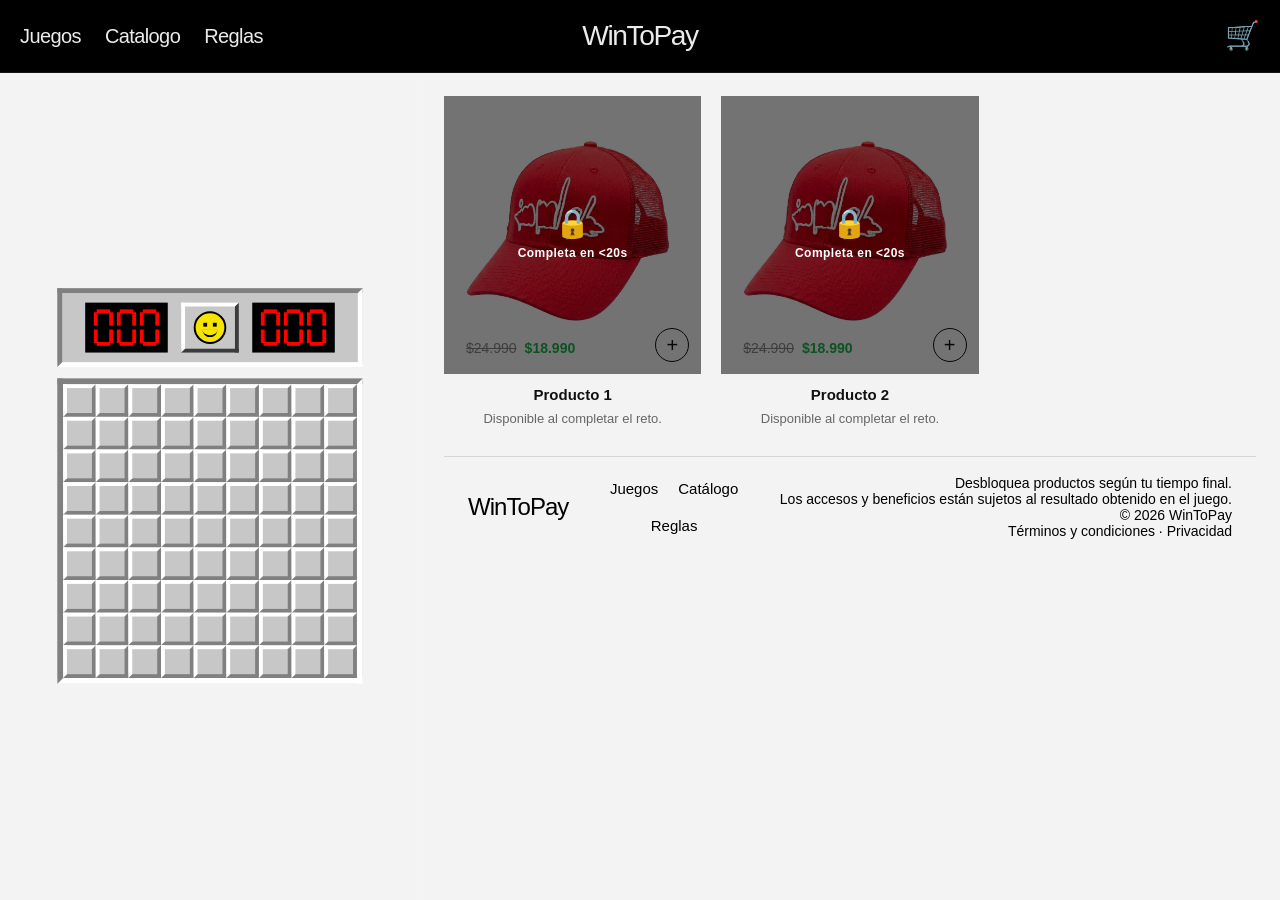
==== commit d7937cd2: "feat: refactor checkout and product detail pages for improved user interaction and layout (codex)" ====
--- a/index.html
+++ b/index.html
@@ -1,5 +1,5 @@
 <!DOCTYPE html>
-<html lang="en">
+<html lang="es">
 <head>
   <meta charset="UTF-8">
   <title>Wintopay beta</title>
@@ -189,72 +189,6 @@
     </div>
   </article>
 
-<!-- Card 1 -->
-<article class="product-card" data-threshold="21">
-  <div class="product-media">
-    <a href="producto.html" class="product-link">
-      <div class="product-gallery">
-        <img src="assets/Imagenes/Gorra 1000x1080px.jpg" alt="Gorra vista 1">
-        <img src="assets/Imagenes/Gorra sito.jpg"        alt="Gorra vista 2">
-      </div>
-    </a>
-    <div class="product-price-badge">
-      <span class="price-old">$24.990</span>
-      <span class="price-current">$18.990</span>
-    </div>
-    <button class="product-add" type="button" aria-label="Elegir talla">+</button>
-    <div class="size-overlay">
-      <div class="size-options">
-        <button type="button" class="size-btn" data-size="S">S</button>
-        <button type="button" class="size-btn" data-size="M">M</button>
-        <button type="button" class="size-btn" data-size="L">L</button>
-        <button type="button" class="size-btn" data-size="XL">XL</button>
-      </div>
-    </div>
-    <div class="lock-overlay">
-      <span class="lock-icon">🔒</span>
-      <span class="lock-label">Completa en &lt;20s</span>
-    </div>
-  </div>
-  <div class="product-body">
-    <a href="producto.html" class="product-title">Gorra</a>
-    <p class="product-note">Disponible al completar el reto.</p>
-  </div>
-</article>
-
-<!-- Card 2 -->
-<article class="product-card" data-threshold="21">
-  <div class="product-media">
-    <a href="producto.html" class="product-link">
-      <div class="product-gallery">
-        <img src="assets/Imagenes/polera xan 1.jpg" alt="Polera vista 1">
-        <img src="assets/Imagenes/polera xan 2.jpg" alt="Polera vista 2">
-      </div>
-    </a>
-    <div class="product-price-badge">
-      <span class="price-old">$24.990</span>
-      <span class="price-current">$18.990</span>
-    </div>
-    <button class="product-add" type="button" aria-label="Elegir talla">+</button>
-    <div class="size-overlay">
-      <div class="size-options">
-        <button type="button" class="size-btn" data-size="S">S</button>
-        <button type="button" class="size-btn" data-size="M">M</button>
-        <button type="button" class="size-btn" data-size="L">L</button>
-        <button type="button" class="size-btn" data-size="XL">XL</button>
-      </div>
-    </div>
-    <div class="lock-overlay">
-      <span class="lock-icon">🔒</span>
-      <span class="lock-label">Completa en &lt;20s</span>
-    </div>
-  </div>
-  <div class="product-body">
-    <a href="producto.html" class="product-title">Polera</a>
-    <p class="product-note">Disponible al completar el reto.</p>
-  </div>
-</article>
-
 </div>
 
         <footer class="products-footer">
@@ -286,8 +220,8 @@
 <!-- ------Scripts----- -->
 <script src="js/ui.js"></script>
 <script src="js/carrito.js"></script>
+<script src="js/app.js"></script>
 <script src="js/buscaminas.js"></script>
-<script src="js/app.js"></script>  
 <!-- ------End----- -->
 </body>
 </html>
--- a/css/style.css
+++ b/css/style.css
@@ -688,72 +688,6 @@
   color: #fff;
 }
 
-/* =========================================================
-   AGREGAR AL FINAL DE style.css — items del carrito
-========================================================= */
-
-.cart-item {
-  display: flex;
-  align-items: center;
-  justify-content: space-between;
-  gap: 12px;
-  padding: 14px 0;
-  border-bottom: 1px solid rgba(0, 0, 0, 0.08);
-}
-
-.cart-item:last-child {
-  border-bottom: none;
-}
-
-.cart-item-info {
-  display: flex;
-  flex-direction: column;
-  gap: 4px;
-  flex: 1;
-  min-width: 0;
-}
-
-.cart-item-title {
-  font-size: 15px;
-  font-weight: 700;
-  color: #111;
-  white-space: nowrap;
-  overflow: hidden;
-  text-overflow: ellipsis;
-}
-
-.cart-item-qty {
-  font-size: 13px;
-  color: rgba(0, 0, 0, 0.5);
-}
-
-.cart-item-price {
-  font-size: 14px;
-  font-weight: 700;
-  color: #111;
-}
-
-.cart-item-remove {
-  flex-shrink: 0;
-  border: none;
-  background: transparent;
-  color: rgba(0, 0, 0, 0.4);
-  font-size: 16px;
-  cursor: pointer;
-  padding: 4px;
-  line-height: 1;
-}
-
-.cart-item-remove:hover {
-  color: #111;
-}
-
-/* =========================================================
-   AGREGAR AL FINAL DE style.css
-   — items del drawer, selector de talla, badge
-========================================================= */
-
-
 /* ── Items del drawer ─────────────────────────────────── */
 
 .cart-item {
@@ -873,13 +807,13 @@
   flex-shrink: 0;
 }
 
-.size-options {
+.size-selector .size-options {
   display: flex;
   gap: 6px;
   flex-wrap: wrap;
 }
 
-.size-btn {
+.size-selector .size-btn {
   width: 36px;
   height: 36px;
   border: 1px solid #111;
@@ -893,7 +827,7 @@
   transition: background 0.15s, color 0.15s;
 }
 
-.size-btn:hover {
+.size-selector .size-btn:hover {
   background: #111;
   color: #fff;
 }
@@ -1348,4 +1282,4 @@
   display: flex;
   flex-direction: column;
   gap: 0;
-}+}
--- a/css/layout.css
+++ b/css/layout.css
@@ -79,7 +79,7 @@
 }
 
 /* Galería con miniaturas */
-.product-gallery {
+.product-detail-gallery {
   display: grid;
   grid-template-columns: 80px 1fr;
   gap: 12px;
@@ -350,7 +350,7 @@
   color: rgba(0, 0, 0, 0.7);
 }
 
-.lock-overlay {
+.catalog-card .lock-overlay {
   position: absolute;
   inset: 0;
   background: rgba(255, 255, 255, 0.68);
@@ -382,10 +382,3 @@
   opacity: 0;
   pointer-events: none;
 }
-
-@media (max-width: 900px) {
-  .catalog-grid {
-    grid-template-columns: repeat(2, minmax(0, 1fr));
-    gap: 12px;
-  }
-}
--- a/css/cards.css
+++ b/css/cards.css
@@ -145,10 +145,12 @@
   height: 100%;
   display: flex;
   overflow: hidden;
+  transition: transform 0.3s ease;
 }
 
 .product-gallery img {
   flex: 0 0 100%;
+  min-width: 100%;
   width: 100%;
   height: 100%;
   object-fit: contain;
@@ -193,4 +195,4 @@
 .product-card:not(.unlocked) .product-add,
 .product-card:not(.unlocked) .size-btn {
   pointer-events: none;
-}+}
--- a/css/responsive.css
+++ b/css/responsive.css
@@ -1,23 +1,34 @@
-/* =========================================================
-   RESPONSIVE.CSS
-========================================================= */
+/* Responsive layout and component adaptations. */
 
-/* ── Desktop nav ─────────────────────────────────────── */
 @media (min-width: 900px) {
-  .desktop-nav   { display: flex; }
+  .desktop-nav { display: flex; }
   .menu-toggle,
   .side-menu,
-  .menu-overlay  { display: none; }
+  .menu-overlay { display: none; }
 }
 
-/* ── Index — escala del buscaminas ──────────────────── */
-@media (max-width: 1280px) { .minesweeper { transform: scale(0.96); } }
-@media (max-width: 1100px) {
-  .minesweeper   { transform: scale(0.92); }
-  .products-grid { grid-template-columns: repeat(2, minmax(0, 1fr)); }
+@media (max-width: 1280px) {
+  .minesweeper { transform: scale(0.96); }
 }
 
-/* ── Index — mobile apilado ─────────────────────────── */
+@media (max-width: 1100px) {
+  .minesweeper { transform: scale(0.92); }
+  .products-grid,
+  .catalog-grid { grid-template-columns: repeat(2, minmax(0, 1fr)); }
+}
+
+@media (max-width: 1000px) {
+  .checkout-layout { grid-template-columns: 1fr; }
+
+  .checkout-summary {
+    border-left: 0;
+    border-top: 1px solid #dddddd;
+    order: -1;
+  }
+
+  .checkout-summary-inner { position: static; }
+}
+
 @media (max-width: 900px) {
   .page-layout {
     height: auto;
@@ -33,13 +44,15 @@
 
   .game-section {
     padding: 10%;
-    /* padding-top: calc(72px + 20px); */
     border-right: none;
     border-bottom: 1px solid rgba(255, 255, 255, 0.08);
     min-height: auto;
   }
 
-  .minesweeper   { max-width: 400px; transform: none; }
+  .minesweeper {
+    max-width: 400px;
+    transform: none;
+  }
 
   .products-section {
     padding: 0;
@@ -50,9 +63,19 @@
     grid-template-columns: repeat(2, minmax(0, 1fr));
     gap: 12px;
   }
+
+  .product-gallery {
+    overflow-x: auto;
+    scroll-snap-type: x mandatory;
+    -webkit-overflow-scrolling: touch;
+    scrollbar-width: none;
+    transition: none;
+  }
+
+  .product-gallery::-webkit-scrollbar { display: none; }
+  .product-gallery img { scroll-snap-align: start; }
 }
 
-/* ── Producto — mobile ───────────────────────────────── */
 @media (max-width: 775px) {
   .product-detail {
     grid-template-columns: 1fr;
@@ -60,8 +83,7 @@
     padding: 72px 0 0;
   }
 
-  /* Galería: miniaturas abajo en mobile */
-  .product-gallery {
+  .product-detail-gallery {
     grid-template-columns: 1fr;
     grid-template-rows: auto auto;
     max-width: 100%;
@@ -81,7 +103,10 @@
     flex-shrink: 0;
   }
 
-  .gallery-main { order: 1; max-height: none; }
+  .gallery-main {
+    order: 1;
+    max-height: none;
+  }
 
   .product-info {
     padding: 20px 16px 24px;
@@ -92,11 +117,8 @@
 
   .product-info .product-title { font-size: 22px; }
   .product-info .product-price { font-size: 18px; }
-  .product-actions .btn        { padding: 14px; }
-
-  .recommended {
-    padding: 0 16px 32px;
-  }
+  .product-actions .btn { padding: 14px; }
+  .recommended { padding: 0 16px 32px; }
 
   .recommended-grid {
     grid-template-columns: repeat(2, minmax(0, 1fr));
@@ -104,44 +126,15 @@
   }
 }
 
-/* ── Catálogo ────────────────────────────────────────── */
-@media (max-width: 1100px) {
-  .catalog-grid { grid-template-columns: repeat(2, minmax(0, 1fr)); }
-}
-@media (max-width: 640px) {
-  .catalog-grid         { grid-template-columns: 1fr; gap: 14px; }
-  .lock-message strong  { font-size: 28px; }
-}
-
-/* ── Footer ──────────────────────────────────────────── */
 @media (max-width: 700px) {
   .products-footer-inner {
     grid-template-columns: 1fr;
     justify-items: center;
     text-align: center;
   }
+
   .footer-copy { text-align: center; }
-}
 
-
-
-@media (max-width: 1000px) {
-  .checkout-layout {
-    grid-template-columns: 1fr;
-  }
-
-  .checkout-summary {
-    border-left: 0;
-    border-top: 1px solid #dddddd;
-    order: -1;
-  }
-
-  .checkout-summary-inner {
-    position: static;
-  }
-}
-
-@media (max-width: 700px) {
   .checkout-header-inner,
   .checkout-main,
   .checkout-summary-inner {
@@ -158,9 +151,7 @@
     padding-bottom: 10px;
   }
 
-  .checkout-brand {
-    font-size: 22px;
-  }
+  .checkout-brand { font-size: 22px; }
 
   .checkout-breadcrumb {
     font-size: 12px;
@@ -168,9 +159,7 @@
     justify-content: center;
   }
 
-  .form-grid.two-cols {
-    grid-template-columns: 1fr;
-  }
+  .form-grid.two-cols { grid-template-columns: 1fr; }
 
   .checkout-actions {
     flex-direction: column;
@@ -182,39 +171,20 @@
     min-width: 0;
   }
 
-  .summary-discount {
+  .summary-discount { grid-template-columns: 1fr; }
+
+  .summary-row-total span,
+  .summary-row-total strong { font-size: 20px; }
+
+  .payment-brands { justify-content: flex-start; }
+  .payment-panel { padding: 14px; }
+}
+
+@media (max-width: 640px) {
+  .catalog-grid {
     grid-template-columns: 1fr;
+    gap: 14px;
   }
 
-  .summary-row-total span,
-  .summary-row-total strong {
-    font-size: 20px;
-  }
+  .lock-message strong { font-size: 28px; }
 }
-
-@media (max-width: 700px) {
-  .payment-brands {
-    justify-content: flex-start;
-  }
-
-  .payment-panel {
-    padding: 14px;
-  }
-}
-
-@media (max-width: 900px) {
-  .product-gallery {
-    overflow-x: auto;
-    scroll-snap-type: x mandatory;
-    -webkit-overflow-scrolling: touch;
-    scrollbar-width: none;
-  }
-
-  .product-gallery::-webkit-scrollbar {
-    display: none;
-  }
-
-  .product-gallery img {
-    scroll-snap-align: start;
-  }
-}
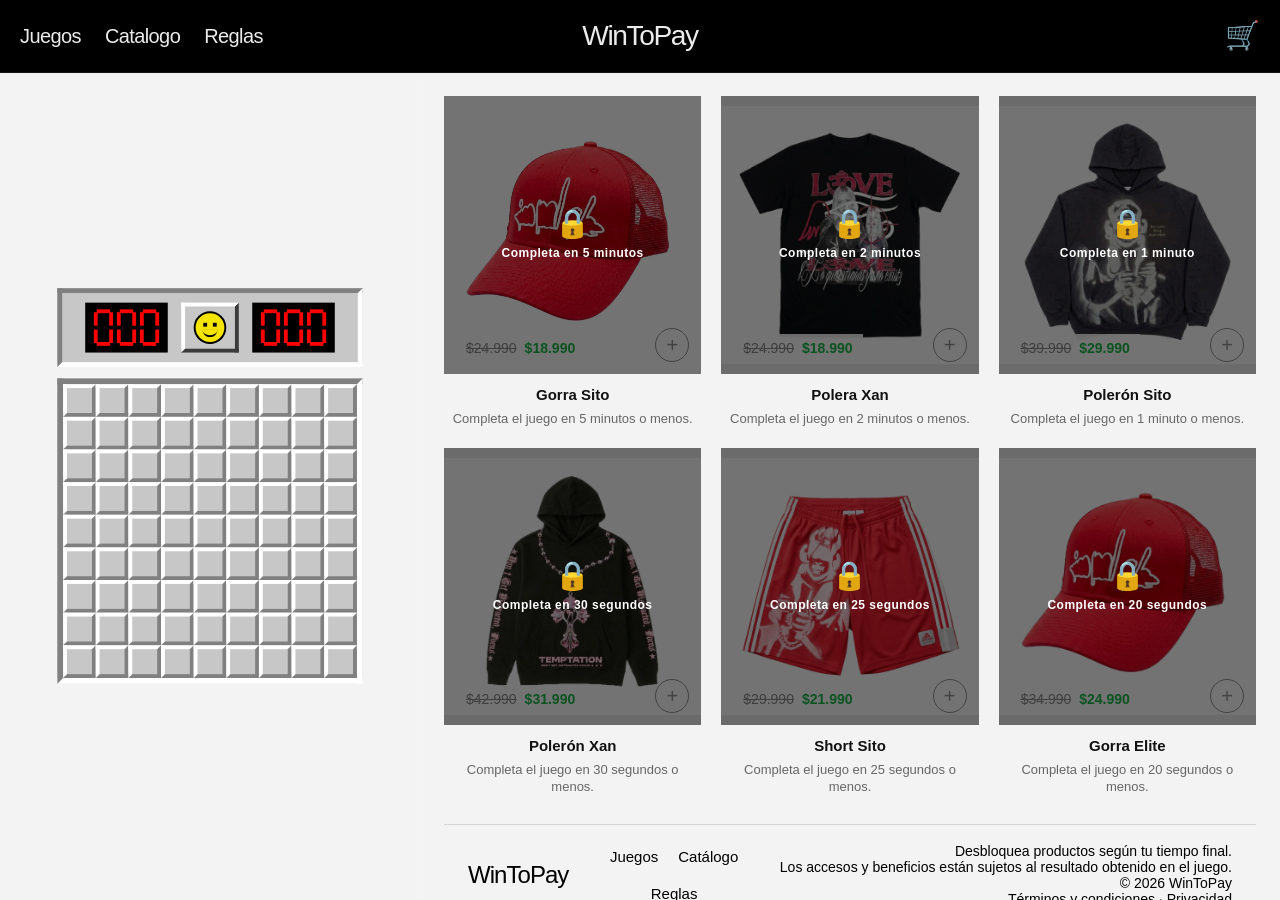
==== commit 3df15ca5: "feat: implement product locking mechanism and enhance user feedback for locked items (codex)" ====
--- a/index.html
+++ b/index.html
@@ -122,13 +122,13 @@
       <div class="products-content">
  <div class="products-grid">
 
-  <!-- Card 1 -->
-  <article class="product-card" data-threshold="21">
-    <div class="product-media">
-      <a href="producto.html" class="product-link">
+  <!-- 5 minutos -->
+  <article class="product-card locked" data-product-id="gorra-sito" data-threshold="300">
+    <div class="product-media">
+      <a href="producto.html?id=gorra-sito" class="product-link" aria-label="Ver Gorra Sito">
         <div class="product-gallery">
           <img src="assets/Imagenes/Gorra 1000x1080px.jpg" alt="Producto 1 vista 1">
-          <img src="assets/Imagenes/polera xan 1.jpg" alt="Producto 1 vista 2">
+          <img src="assets/Imagenes/Gorra sito.jpg" alt="Producto 1 vista 2">
         </div>
       </a>
       <div class="product-price-badge">
@@ -146,23 +146,22 @@
       </div>
       <div class="lock-overlay">
         <span class="lock-icon">🔒</span>
-        <span class="lock-label">Completa en &lt;20s</span>
+        <span class="lock-label">Completa en 5 minutos</span>
       </div>
     </div>
     <div class="product-body">
-      <a href="producto.html" class="product-title">Producto 1</a>
-      <p class="product-note">Disponible al completar el reto.</p>
-    </div>
-  </article>
-
-  <!-- Card 2 -->
-  <article class="product-card" data-threshold="21">
-    <div class="product-media">
-      <a href="producto.html" class="product-link">
+      <a href="producto.html?id=gorra-sito" class="product-title">Gorra Sito</a>
+      <p class="product-note">Completa el juego en 5 minutos o menos.</p>
+    </div>
+  </article>
+
+  <!-- 2 minutos -->
+  <article class="product-card locked" data-product-id="polera-xan" data-threshold="120">
+    <div class="product-media">
+      <a href="producto.html?id=polera-xan" class="product-link" aria-label="Ver Polera Xan">
         <div class="product-gallery">
-          <img src="assets/Imagenes/Gorra 1000x1080px.jpg" alt="Producto 2 vista 1">
-          <img src="assets/Imagenes/Gorra 1000x1080px.jpg" alt="Producto 2 vista 2">
-          <img src="assets/Imagenes/Gorra 1000x1080px.jpg" alt="Producto 2 vista 3">
+          <img src="assets/Imagenes/polera xan 1.jpg" alt="Polera Xan vista 1">
+          <img src="assets/Imagenes/polera xan 2.jpg" alt="Polera Xan vista 2">
         </div>
       </a>
       <div class="product-price-badge">
@@ -180,13 +179,72 @@
       </div>
       <div class="lock-overlay">
         <span class="lock-icon">🔒</span>
-        <span class="lock-label">Completa en &lt;20s</span>
+        <span class="lock-label">Completa en 2 minutos</span>
       </div>
     </div>
     <div class="product-body">
-      <a href="producto.html" class="product-title">Producto 2</a>
-      <p class="product-note">Disponible al completar el reto.</p>
-    </div>
+      <a href="producto.html?id=polera-xan" class="product-title">Polera Xan</a>
+      <p class="product-note">Completa el juego en 2 minutos o menos.</p>
+    </div>
+  </article>
+
+  <!-- 1 minuto -->
+  <article class="product-card locked" data-product-id="poleron-sito" data-threshold="60">
+    <div class="product-media">
+      <a href="producto.html?id=poleron-sito" class="product-link" aria-label="Ver Polerón Sito">
+        <div class="product-gallery">
+          <img src="assets/Imagenes/poleron sito 1.jpg" alt="Polerón Sito vista 1">
+          <img src="assets/Imagenes/poleron xan 1.jpg" alt="Polerón Sito vista 2">
+        </div>
+      </a>
+      <div class="product-price-badge"><span class="price-old">$39.990</span><span class="price-current">$29.990</span></div>
+      <button class="product-add" type="button" aria-label="Elegir talla" disabled>+</button>
+      <div class="size-overlay"><div class="size-options"><button type="button" class="size-btn" data-size="S">S</button><button type="button" class="size-btn" data-size="M">M</button><button type="button" class="size-btn" data-size="L">L</button><button type="button" class="size-btn" data-size="XL">XL</button></div></div>
+      <div class="lock-overlay"><span class="lock-icon">🔒</span><span class="lock-label">Completa en 1 minuto</span></div>
+    </div>
+    <div class="product-body"><a href="producto.html?id=poleron-sito" class="product-title">Polerón Sito</a><p class="product-note">Completa el juego en 1 minuto o menos.</p></div>
+  </article>
+
+  <!-- 30 segundos -->
+  <article class="product-card locked" data-product-id="poleron-xan" data-threshold="30">
+    <div class="product-media">
+      <a href="producto.html?id=poleron-xan" class="product-link" aria-label="Ver Polerón Xan">
+        <div class="product-gallery"><img src="assets/Imagenes/poleron xan 1.jpg" alt="Polerón Xan vista 1"><img src="assets/Imagenes/poleron sito 1.jpg" alt="Polerón Xan vista 2"></div>
+      </a>
+      <div class="product-price-badge"><span class="price-old">$42.990</span><span class="price-current">$31.990</span></div>
+      <button class="product-add" type="button" aria-label="Elegir talla" disabled>+</button>
+      <div class="size-overlay"><div class="size-options"><button type="button" class="size-btn" data-size="S">S</button><button type="button" class="size-btn" data-size="M">M</button><button type="button" class="size-btn" data-size="L">L</button><button type="button" class="size-btn" data-size="XL">XL</button></div></div>
+      <div class="lock-overlay"><span class="lock-icon">🔒</span><span class="lock-label">Completa en 30 segundos</span></div>
+    </div>
+    <div class="product-body"><a href="producto.html?id=poleron-xan" class="product-title">Polerón Xan</a><p class="product-note">Completa el juego en 30 segundos o menos.</p></div>
+  </article>
+
+  <!-- 25 segundos -->
+  <article class="product-card locked" data-product-id="short-sito" data-threshold="25">
+    <div class="product-media">
+      <a href="producto.html?id=short-sito" class="product-link" aria-label="Ver Short Sito">
+        <div class="product-gallery"><img src="assets/Imagenes/short sito.jpg" alt="Short Sito vista 1"><img src="assets/Imagenes/polera xan 2.jpg" alt="Short Sito vista 2"></div>
+      </a>
+      <div class="product-price-badge"><span class="price-old">$29.990</span><span class="price-current">$21.990</span></div>
+      <button class="product-add" type="button" aria-label="Elegir talla" disabled>+</button>
+      <div class="size-overlay"><div class="size-options"><button type="button" class="size-btn" data-size="S">S</button><button type="button" class="size-btn" data-size="M">M</button><button type="button" class="size-btn" data-size="L">L</button><button type="button" class="size-btn" data-size="XL">XL</button></div></div>
+      <div class="lock-overlay"><span class="lock-icon">🔒</span><span class="lock-label">Completa en 25 segundos</span></div>
+    </div>
+    <div class="product-body"><a href="producto.html?id=short-sito" class="product-title">Short Sito</a><p class="product-note">Completa el juego en 25 segundos o menos.</p></div>
+  </article>
+
+  <!-- 20 segundos -->
+  <article class="product-card locked" data-product-id="gorra-elite" data-threshold="20">
+    <div class="product-media">
+      <a href="producto.html?id=gorra-elite" class="product-link" aria-label="Ver Gorra Elite">
+        <div class="product-gallery"><img src="assets/Imagenes/Gorra sito.jpg" alt="Gorra Elite vista 1"><img src="assets/Imagenes/Gorra 1000x1080px.jpg" alt="Gorra Elite vista 2"></div>
+      </a>
+      <div class="product-price-badge"><span class="price-old">$34.990</span><span class="price-current">$24.990</span></div>
+      <button class="product-add" type="button" aria-label="Elegir talla" disabled>+</button>
+      <div class="size-overlay"><div class="size-options"><button type="button" class="size-btn" data-size="S">S</button><button type="button" class="size-btn" data-size="M">M</button><button type="button" class="size-btn" data-size="L">L</button><button type="button" class="size-btn" data-size="XL">XL</button></div></div>
+      <div class="lock-overlay"><span class="lock-icon">🔒</span><span class="lock-label">Completa en 20 segundos</span></div>
+    </div>
+    <div class="product-body"><a href="producto.html?id=gorra-elite" class="product-title">Gorra Elite</a><p class="product-note">Completa el juego en 20 segundos o menos.</p></div>
   </article>
 
 </div>
--- a/css/layout.css
+++ b/css/layout.css
@@ -382,3 +382,49 @@
   opacity: 0;
   pointer-events: none;
 }
+
+.product-lock-notice {
+  display: none;
+  padding: 16px;
+  border: 1px solid #111;
+  background: #fff5d8;
+  color: #111;
+  gap: 8px;
+}
+
+.product-lock-notice strong,
+.product-lock-notice span,
+.product-lock-notice a {
+  display: block;
+}
+
+.product-lock-notice a {
+  width: max-content;
+  font-size: 13px;
+  font-weight: 700;
+  text-decoration: underline;
+}
+
+.product-locked .product-lock-notice {
+  display: grid;
+}
+
+.product-locked .product-detail-gallery,
+.product-locked .product-pricing,
+.product-locked .product-sizes {
+  opacity: 0.45;
+}
+
+.product-locked .gallery-main img {
+  filter: grayscale(1);
+}
+
+.product-locked .thumb,
+.product-locked .product-sizes .size-btn,
+.product-locked #addToCartBtn {
+  cursor: not-allowed;
+}
+
+.product-locked #addToCartBtn {
+  opacity: 0.45;
+}
--- a/css/cards.css
+++ b/css/cards.css
@@ -144,8 +144,14 @@
   width: 100%;
   height: 100%;
   display: flex;
-  overflow: hidden;
-  transition: transform 0.3s ease;
+  overflow-x: auto;
+  overflow-y: hidden;
+  scroll-snap-type: x mandatory;
+  scrollbar-width: none;
+}
+
+.product-gallery::-webkit-scrollbar {
+  display: none;
 }
 
 .product-gallery img {
@@ -155,6 +161,7 @@
   height: 100%;
   object-fit: contain;
   display: block;
+  scroll-snap-align: start;
 }
 
 /* ── Lock overlay ─────────────────────────────────────── */
@@ -169,7 +176,7 @@
   gap: 8px;
   z-index: 5;
   opacity: 1;
-  pointer-events: auto;
+  pointer-events: none;
   transition: opacity 0.35s ease;
 }
 
@@ -196,3 +203,12 @@
 .product-card:not(.unlocked) .size-btn {
   pointer-events: none;
 }
+
+.product-card.locked .product-link {
+  cursor: not-allowed;
+}
+
+.product-card.locked .product-add {
+  opacity: 0.45;
+  cursor: not-allowed;
+}
--- a/css/responsive.css
+++ b/css/responsive.css
@@ -64,16 +64,7 @@
     gap: 12px;
   }
 
-  .product-gallery {
-    overflow-x: auto;
-    scroll-snap-type: x mandatory;
-    -webkit-overflow-scrolling: touch;
-    scrollbar-width: none;
-    transition: none;
-  }
-
-  .product-gallery::-webkit-scrollbar { display: none; }
-  .product-gallery img { scroll-snap-align: start; }
+  .product-gallery { -webkit-overflow-scrolling: touch; }
 }
 
 @media (max-width: 775px) {
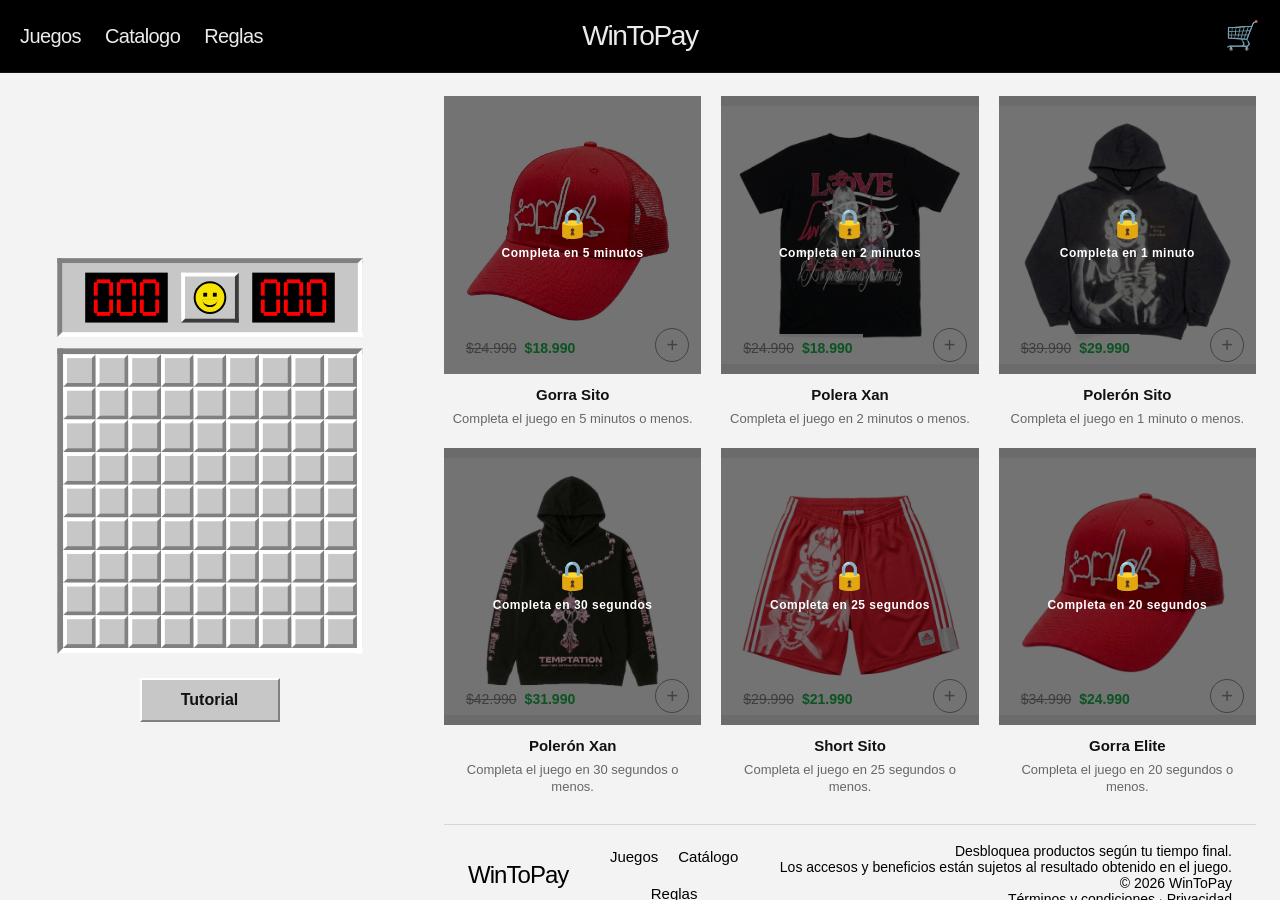
==== commit a7499fa0: "feat: add interactive tutorial panel with step-by-step guidance for the game" ====
--- a/index.html
+++ b/index.html
@@ -58,6 +58,73 @@
     </div>
     <a href="checkout.html" class="cart-checkout">Ir a pagar</a>
   </div>
+</aside>
+<div class="tutorial-overlay" id="tutorialOverlay"></div>
+<aside class="tutorial-panel" id="tutorialPanel" aria-labelledby="tutorialTitle" aria-hidden="true">
+  <div class="tutorial-head">
+    <div>
+      <p class="tutorial-kicker">Guía rápida</p>
+      <h2 id="tutorialTitle">Cómo jugar buscaminas</h2>
+    </div>
+    <button class="tutorial-close" id="tutorialClose" type="button" aria-label="Cerrar tutorial">✕</button>
+  </div>
+
+  <p class="tutorial-intro">Tu misión es abrir las casillas seguras sin tocar ninguna mina.</p>
+
+  <ol class="tutorial-steps">
+    <li class="tutorial-step active" data-tutorial-step="0">
+      <span class="tutorial-step-number">1</span>
+      <div>
+        <h3>Mira los números</h3>
+        <p>El número indica cuántas minas están escondidas justo a su alrededor. ¿Cuántas minas rodean al número?</p>
+        <div class="tutorial-choices" data-answer="2">
+          <button type="button" data-choice="1">1 mina</button>
+          <button type="button" data-choice="2">2 minas</button>
+          <button type="button" data-choice="3">3 minas</button>
+        </div>
+        <p class="tutorial-feedback" aria-live="polite"></p>
+      </div>
+    </li>
+    <li class="tutorial-step" data-tutorial-step="1">
+      <span class="tutorial-step-number">2</span>
+      <div>
+        <h3>Piensa dónde podría haber minas</h3>
+        <p>El número 1 ya tiene una mina marcada al lado. ¿Qué casilla puedes abrir con seguridad?</p>
+        <div class="tutorial-choice-grid" data-answer="safe">
+          <button type="button" class="tutorial-number" disabled>1</button>
+          <button type="button" class="tutorial-flag" disabled>⚑</button>
+          <button type="button" data-choice="safe" aria-label="Casilla segura">?</button>
+        </div>
+        <p class="tutorial-feedback" aria-live="polite"></p>
+      </div>
+    </li>
+    <li class="tutorial-step" data-tutorial-step="2">
+      <span class="tutorial-step-number">3</span>
+      <div>
+        <h3>Marca las minas para no olvidarlas</h3>
+        <p>Sabes que la casilla con “?” es una mina. Haz clic sobre ella para colocar una bandera.</p>
+        <div class="tutorial-choice-grid" data-answer="flag">
+          <button type="button" class="tutorial-number" disabled>1</button>
+          <button type="button" data-choice="flag" aria-label="Marcar mina">?</button>
+          <button type="button" class="tutorial-safe" disabled>✓</button>
+        </div>
+        <p class="tutorial-feedback" aria-live="polite"></p>
+      </div>
+    </li>
+  </ol>
+
+  <section class="tutorial-practice" id="tutorialPractice" aria-labelledby="tutorialPracticeTitle">
+    <div class="tutorial-practice-head">
+      <div>
+        <p class="tutorial-kicker">Práctica final</p>
+        <h3 id="tutorialPracticeTitle">Buscaminas 5x5</h3>
+      </div>
+      <button class="tutorial-reset" id="tutorialReset" type="button">Reiniciar</button>
+    </div>
+    <p>Abre todas las casillas seguras. Usa clic derecho o mantén pulsado para marcar posibles minas.</p>
+    <div class="tutorial-board" id="tutorialBoard" role="grid" aria-label="Buscaminas de práctica 5 por 5"></div>
+    <p class="tutorial-practice-status" id="tutorialPracticeStatus" aria-live="polite">Completa los 3 pasos para comenzar.</p>
+  </section>
 </aside>
 <!-- -------Layout--------- -->
   <div class="page-layout">
@@ -115,6 +182,7 @@
         </div>
 
         <div class="status" id="statusText" aria-live="polite"></div>
+        <button class="tutorial-toggle" id="tutorialToggle" type="button" aria-controls="tutorialPanel" aria-expanded="false">Tutorial</button>
       </div>
     </section>
 
@@ -277,6 +345,7 @@
   </div>
 <!-- ------Scripts----- -->
 <script src="js/ui.js"></script>
+<script src="js/tutorial.js"></script>
 <script src="js/carrito.js"></script>
 <script src="js/app.js"></script>
 <script src="js/buscaminas.js"></script>
--- a/css/layout.css
+++ b/css/layout.css
@@ -35,6 +35,315 @@
 .minesweeper {
   width: max-content;
   max-width: 100%;
+}
+
+.tutorial-toggle {
+  display: block;
+  margin: 16px auto 0;
+  min-width: 140px;
+  padding: 11px 20px;
+  border: 2px solid #808080;
+  border-top-color: #ffffff;
+  border-left-color: #ffffff;
+  background: var(--ms-mid);
+  color: #111111;
+  font-weight: 700;
+  cursor: pointer;
+}
+
+.tutorial-toggle:active {
+  border-color: #ffffff;
+  border-top-color: #808080;
+  border-left-color: #808080;
+}
+
+.tutorial-overlay {
+  position: fixed;
+  inset: 0;
+  z-index: 65;
+  background: rgba(0, 0, 0, 0.55);
+  opacity: 0;
+  pointer-events: none;
+  transition: opacity 0.2s ease;
+}
+
+.tutorial-panel {
+  position: fixed;
+  top: 50%;
+  left: 50%;
+  z-index: 70;
+  width: min(92vw, 620px);
+  max-height: min(88vh, 760px);
+  overflow-y: auto;
+  padding: 24px;
+  background: #ffffff;
+  color: #111111;
+  border: 4px solid var(--ms-mid);
+  box-shadow:
+    inset 2px 2px 0 #ffffff,
+    inset -2px -2px 0 #808080,
+    0 20px 60px rgba(0, 0, 0, 0.35);
+  opacity: 0;
+  pointer-events: none;
+  transform: translate(-50%, -46%);
+  transition: opacity 0.2s ease, transform 0.2s ease;
+}
+
+body.tutorial-open .tutorial-overlay {
+  opacity: 1;
+  pointer-events: auto;
+}
+
+body.tutorial-open .tutorial-panel {
+  opacity: 1;
+  pointer-events: auto;
+  transform: translate(-50%, -50%);
+}
+
+.tutorial-head {
+  display: flex;
+  align-items: flex-start;
+  justify-content: space-between;
+  gap: 20px;
+  padding-bottom: 16px;
+  border-bottom: 1px solid rgba(0, 0, 0, 0.15);
+}
+
+.tutorial-kicker {
+  margin: 0 0 5px;
+  color: #666666;
+  font-size: 12px;
+  font-weight: 700;
+  letter-spacing: 0.08em;
+  text-transform: uppercase;
+}
+
+.tutorial-head h2 {
+  margin: 0;
+  font-size: 26px;
+}
+
+.tutorial-close {
+  border: 0;
+  background: transparent;
+  color: #111111;
+  font-size: 24px;
+  cursor: pointer;
+}
+
+.tutorial-intro {
+  margin: 18px 0;
+  font-size: 16px;
+  line-height: 1.5;
+}
+
+.tutorial-steps {
+  display: grid;
+  gap: 14px;
+  margin: 0;
+  padding: 0;
+  list-style: none;
+}
+
+.tutorial-steps li {
+  display: grid;
+  grid-template-columns: 42px 1fr;
+  gap: 14px;
+  padding: 16px;
+  background: #f3f3f3;
+  border: 1px solid #d2d2d2;
+  opacity: 0.55;
+  transition: opacity 0.2s ease, border-color 0.2s ease;
+}
+
+.tutorial-steps li.active,
+.tutorial-steps li.completed {
+  opacity: 1;
+}
+
+.tutorial-steps li.active {
+  border-color: #111111;
+}
+
+.tutorial-steps li.completed {
+  border-color: #008400;
+}
+
+.tutorial-steps li.completed .tutorial-step-number {
+  background: #008400;
+}
+
+.tutorial-step-number {
+  width: 38px;
+  height: 38px;
+  display: grid;
+  place-items: center;
+  background: #111111;
+  color: #ffffff;
+  font-size: 18px;
+  font-weight: 700;
+}
+
+.tutorial-steps h3 {
+  margin: 0 0 6px;
+  font-size: 17px;
+}
+
+.tutorial-steps p {
+  margin: 0;
+  color: #444444;
+  font-size: 14px;
+  line-height: 1.45;
+}
+
+.tutorial-choices,
+.tutorial-choice-grid {
+  display: flex;
+  gap: 4px;
+  margin-top: 12px;
+}
+
+.tutorial-choices button,
+.tutorial-choice-grid button {
+  min-height: 38px;
+  border: 2px solid #808080;
+  border-top-color: #ffffff;
+  border-left-color: #ffffff;
+  background: var(--ms-mid);
+  color: #111111;
+  font-weight: 700;
+  cursor: pointer;
+}
+
+.tutorial-choices button {
+  padding: 0 12px;
+}
+
+.tutorial-choice-grid button {
+  width: 34px;
+  height: 34px;
+  display: grid;
+  place-items: center;
+  padding: 0;
+}
+
+.tutorial-step:not(.active):not(.completed) button {
+  pointer-events: none;
+}
+
+.tutorial-choices button.correct,
+.tutorial-choice-grid button.correct {
+  background: #cceccc;
+  border-color: #008400;
+}
+
+.tutorial-choices button.wrong,
+.tutorial-choice-grid button.wrong {
+  background: #ffd5d5;
+  border-color: #d40000;
+}
+
+.tutorial-choice-grid .tutorial-safe { color: #008400; }
+.tutorial-choice-grid .tutorial-flag { color: #d40000; }
+
+.tutorial-feedback {
+  min-height: 20px;
+  margin-top: 8px !important;
+  font-weight: 700;
+}
+
+.tutorial-practice {
+  margin-top: 20px;
+  padding-top: 20px;
+  border-top: 1px solid rgba(0, 0, 0, 0.15);
+  opacity: 0.45;
+}
+
+.tutorial-practice.enabled {
+  opacity: 1;
+}
+
+.tutorial-practice-head {
+  display: flex;
+  align-items: center;
+  justify-content: space-between;
+  gap: 16px;
+}
+
+.tutorial-practice h3 {
+  margin: 0;
+  font-size: 20px;
+}
+
+.tutorial-practice > p {
+  margin: 10px 0 14px;
+  color: #444444;
+  font-size: 14px;
+  line-height: 1.45;
+}
+
+.tutorial-reset {
+  padding: 8px 12px;
+  border: 1px solid #111111;
+  background: #ffffff;
+  color: #111111;
+  font-weight: 700;
+  cursor: pointer;
+}
+
+.tutorial-board {
+  --tutorial-cell: 42px;
+  width: max-content;
+  display: grid;
+  grid-template-columns: repeat(5, var(--tutorial-cell));
+  grid-auto-rows: var(--tutorial-cell);
+  padding: 5px;
+  background: var(--ms-mid);
+  border-top: 5px solid var(--ms-dark);
+  border-left: 5px solid var(--ms-dark);
+  border-right: 5px solid var(--ms-light);
+  border-bottom: 5px solid var(--ms-light);
+  pointer-events: none;
+}
+
+.tutorial-practice.enabled .tutorial-board {
+  pointer-events: auto;
+}
+
+.tutorial-cell {
+  width: var(--tutorial-cell);
+  height: var(--tutorial-cell);
+  display: grid;
+  place-items: center;
+  padding: 0;
+  background: var(--ms-mid);
+  border-top: 4px solid var(--ms-light);
+  border-left: 4px solid var(--ms-light);
+  border-right: 4px solid var(--ms-dark);
+  border-bottom: 4px solid var(--ms-dark);
+  font-size: 22px;
+  font-weight: 700;
+  cursor: pointer;
+}
+
+.tutorial-cell.revealed {
+  background: #bdbdbd;
+  border: 1px solid #8d8d8d;
+}
+
+.tutorial-cell.flagged,
+.tutorial-cell.mine {
+  color: #d40000;
+}
+
+.tutorial-cell.n1 { color: var(--blue); }
+.tutorial-cell.n2 { color: var(--green); }
+.tutorial-cell.n3 { color: var(--red); }
+.tutorial-cell.n4 { color: #000084; }
+
+.tutorial-practice-status {
+  min-height: 22px;
+  font-weight: 700;
 }
 
 .products-section {
--- a/css/responsive.css
+++ b/css/responsive.css
@@ -169,6 +169,24 @@
 
   .payment-brands { justify-content: flex-start; }
   .payment-panel { padding: 14px; }
+
+  .tutorial-panel {
+    padding: 18px;
+  }
+
+  .tutorial-steps li {
+    grid-template-columns: 34px 1fr;
+    padding: 12px;
+  }
+
+  .tutorial-step-number {
+    width: 32px;
+    height: 32px;
+  }
+
+  .tutorial-board {
+    --tutorial-cell: min(42px, 14vw);
+  }
 }
 
 @media (max-width: 640px) {
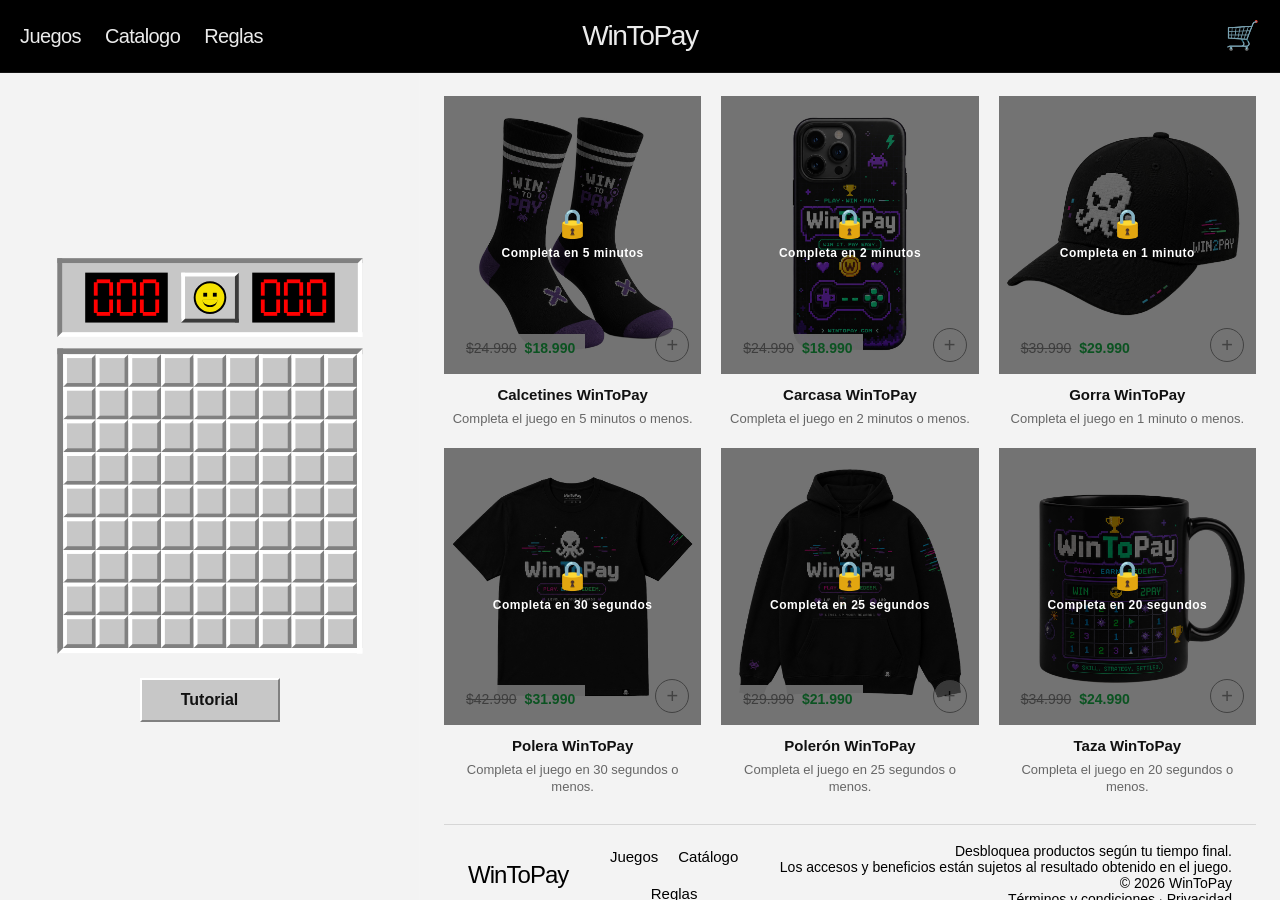
==== commit a6cd7459: "Refactor code structure for improved readability and maintainability (codex, agregue nuevos producto" ====
--- a/index.html
+++ b/index.html
@@ -191,12 +191,12 @@
  <div class="products-grid">
 
   <!-- 5 minutos -->
-  <article class="product-card locked" data-product-id="gorra-sito" data-threshold="300">
-    <div class="product-media">
-      <a href="producto.html?id=gorra-sito" class="product-link" aria-label="Ver Gorra Sito">
+  <article class="product-card locked" data-product-id="calcetines" data-threshold="300">
+    <div class="product-media">
+      <a href="producto.html?id=calcetines" class="product-link" aria-label="Ver Calcetines WinToPay">
         <div class="product-gallery">
-          <img src="assets/Imagenes/Gorra 1000x1080px.jpg" alt="Producto 1 vista 1">
-          <img src="assets/Imagenes/Gorra sito.jpg" alt="Producto 1 vista 2">
+          <img src="assets/Items Wintopay v1/calcetines1.jpg" alt="Calcetines WinToPay vista 1">
+          <img src="assets/Items Wintopay v1/calcetines2.jpg" alt="Calcetines WinToPay vista 2">
         </div>
       </a>
       <div class="product-price-badge">
@@ -218,18 +218,18 @@
       </div>
     </div>
     <div class="product-body">
-      <a href="producto.html?id=gorra-sito" class="product-title">Gorra Sito</a>
+      <a href="producto.html?id=calcetines" class="product-title">Calcetines WinToPay</a>
       <p class="product-note">Completa el juego en 5 minutos o menos.</p>
     </div>
   </article>
 
   <!-- 2 minutos -->
-  <article class="product-card locked" data-product-id="polera-xan" data-threshold="120">
-    <div class="product-media">
-      <a href="producto.html?id=polera-xan" class="product-link" aria-label="Ver Polera Xan">
+  <article class="product-card locked" data-product-id="celular" data-threshold="120">
+    <div class="product-media">
+      <a href="producto.html?id=celular" class="product-link" aria-label="Ver Carcasa WinToPay">
         <div class="product-gallery">
-          <img src="assets/Imagenes/polera xan 1.jpg" alt="Polera Xan vista 1">
-          <img src="assets/Imagenes/polera xan 2.jpg" alt="Polera Xan vista 2">
+          <img src="assets/Items Wintopay v1/Celu1.jpg" alt="Carcasa WinToPay vista 1">
+          <img src="assets/Items Wintopay v1/celu2.jpg" alt="Carcasa WinToPay vista 2">
         </div>
       </a>
       <div class="product-price-badge">
@@ -251,18 +251,18 @@
       </div>
     </div>
     <div class="product-body">
-      <a href="producto.html?id=polera-xan" class="product-title">Polera Xan</a>
+      <a href="producto.html?id=celular" class="product-title">Carcasa WinToPay</a>
       <p class="product-note">Completa el juego en 2 minutos o menos.</p>
     </div>
   </article>
 
   <!-- 1 minuto -->
-  <article class="product-card locked" data-product-id="poleron-sito" data-threshold="60">
-    <div class="product-media">
-      <a href="producto.html?id=poleron-sito" class="product-link" aria-label="Ver Polerón Sito">
+  <article class="product-card locked" data-product-id="gorra" data-threshold="60">
+    <div class="product-media">
+      <a href="producto.html?id=gorra" class="product-link" aria-label="Ver Gorra WinToPay">
         <div class="product-gallery">
-          <img src="assets/Imagenes/poleron sito 1.jpg" alt="Polerón Sito vista 1">
-          <img src="assets/Imagenes/poleron xan 1.jpg" alt="Polerón Sito vista 2">
+          <img src="assets/Items Wintopay v1/gorra1.jpg" alt="Gorra WinToPay vista 1">
+          <img src="assets/Items Wintopay v1/gorra2.jpg" alt="Gorra WinToPay vista 2">
         </div>
       </a>
       <div class="product-price-badge"><span class="price-old">$39.990</span><span class="price-current">$29.990</span></div>
@@ -270,49 +270,49 @@
       <div class="size-overlay"><div class="size-options"><button type="button" class="size-btn" data-size="S">S</button><button type="button" class="size-btn" data-size="M">M</button><button type="button" class="size-btn" data-size="L">L</button><button type="button" class="size-btn" data-size="XL">XL</button></div></div>
       <div class="lock-overlay"><span class="lock-icon">🔒</span><span class="lock-label">Completa en 1 minuto</span></div>
     </div>
-    <div class="product-body"><a href="producto.html?id=poleron-sito" class="product-title">Polerón Sito</a><p class="product-note">Completa el juego en 1 minuto o menos.</p></div>
+    <div class="product-body"><a href="producto.html?id=gorra" class="product-title">Gorra WinToPay</a><p class="product-note">Completa el juego en 1 minuto o menos.</p></div>
   </article>
 
   <!-- 30 segundos -->
-  <article class="product-card locked" data-product-id="poleron-xan" data-threshold="30">
-    <div class="product-media">
-      <a href="producto.html?id=poleron-xan" class="product-link" aria-label="Ver Polerón Xan">
-        <div class="product-gallery"><img src="assets/Imagenes/poleron xan 1.jpg" alt="Polerón Xan vista 1"><img src="assets/Imagenes/poleron sito 1.jpg" alt="Polerón Xan vista 2"></div>
+  <article class="product-card locked" data-product-id="polera" data-threshold="30">
+    <div class="product-media">
+      <a href="producto.html?id=polera" class="product-link" aria-label="Ver Polera WinToPay">
+        <div class="product-gallery"><img src="assets/Items Wintopay v1/polera1.jpg" alt="Polera WinToPay vista 1"><img src="assets/Items Wintopay v1/polera2.jpg" alt="Polera WinToPay vista 2"></div>
       </a>
       <div class="product-price-badge"><span class="price-old">$42.990</span><span class="price-current">$31.990</span></div>
       <button class="product-add" type="button" aria-label="Elegir talla" disabled>+</button>
       <div class="size-overlay"><div class="size-options"><button type="button" class="size-btn" data-size="S">S</button><button type="button" class="size-btn" data-size="M">M</button><button type="button" class="size-btn" data-size="L">L</button><button type="button" class="size-btn" data-size="XL">XL</button></div></div>
       <div class="lock-overlay"><span class="lock-icon">🔒</span><span class="lock-label">Completa en 30 segundos</span></div>
     </div>
-    <div class="product-body"><a href="producto.html?id=poleron-xan" class="product-title">Polerón Xan</a><p class="product-note">Completa el juego en 30 segundos o menos.</p></div>
+    <div class="product-body"><a href="producto.html?id=polera" class="product-title">Polera WinToPay</a><p class="product-note">Completa el juego en 30 segundos o menos.</p></div>
   </article>
 
   <!-- 25 segundos -->
-  <article class="product-card locked" data-product-id="short-sito" data-threshold="25">
-    <div class="product-media">
-      <a href="producto.html?id=short-sito" class="product-link" aria-label="Ver Short Sito">
-        <div class="product-gallery"><img src="assets/Imagenes/short sito.jpg" alt="Short Sito vista 1"><img src="assets/Imagenes/polera xan 2.jpg" alt="Short Sito vista 2"></div>
+  <article class="product-card locked" data-product-id="poleron" data-threshold="25">
+    <div class="product-media">
+      <a href="producto.html?id=poleron" class="product-link" aria-label="Ver Polerón WinToPay">
+        <div class="product-gallery"><img src="assets/Items Wintopay v1/poleron1.jpg" alt="Polerón WinToPay vista 1"><img src="assets/Items Wintopay v1/poleron2.jpg" alt="Polerón WinToPay vista 2"></div>
       </a>
       <div class="product-price-badge"><span class="price-old">$29.990</span><span class="price-current">$21.990</span></div>
       <button class="product-add" type="button" aria-label="Elegir talla" disabled>+</button>
       <div class="size-overlay"><div class="size-options"><button type="button" class="size-btn" data-size="S">S</button><button type="button" class="size-btn" data-size="M">M</button><button type="button" class="size-btn" data-size="L">L</button><button type="button" class="size-btn" data-size="XL">XL</button></div></div>
       <div class="lock-overlay"><span class="lock-icon">🔒</span><span class="lock-label">Completa en 25 segundos</span></div>
     </div>
-    <div class="product-body"><a href="producto.html?id=short-sito" class="product-title">Short Sito</a><p class="product-note">Completa el juego en 25 segundos o menos.</p></div>
+    <div class="product-body"><a href="producto.html?id=poleron" class="product-title">Polerón WinToPay</a><p class="product-note">Completa el juego en 25 segundos o menos.</p></div>
   </article>
 
   <!-- 20 segundos -->
-  <article class="product-card locked" data-product-id="gorra-elite" data-threshold="20">
-    <div class="product-media">
-      <a href="producto.html?id=gorra-elite" class="product-link" aria-label="Ver Gorra Elite">
-        <div class="product-gallery"><img src="assets/Imagenes/Gorra sito.jpg" alt="Gorra Elite vista 1"><img src="assets/Imagenes/Gorra 1000x1080px.jpg" alt="Gorra Elite vista 2"></div>
+  <article class="product-card locked" data-product-id="taza" data-threshold="20">
+    <div class="product-media">
+      <a href="producto.html?id=taza" class="product-link" aria-label="Ver Taza WinToPay">
+        <div class="product-gallery"><img src="assets/Items Wintopay v1/taza1.jpg" alt="Taza WinToPay vista 1"><img src="assets/Items Wintopay v1/taza2.jpg" alt="Taza WinToPay vista 2"></div>
       </a>
       <div class="product-price-badge"><span class="price-old">$34.990</span><span class="price-current">$24.990</span></div>
       <button class="product-add" type="button" aria-label="Elegir talla" disabled>+</button>
       <div class="size-overlay"><div class="size-options"><button type="button" class="size-btn" data-size="S">S</button><button type="button" class="size-btn" data-size="M">M</button><button type="button" class="size-btn" data-size="L">L</button><button type="button" class="size-btn" data-size="XL">XL</button></div></div>
       <div class="lock-overlay"><span class="lock-icon">🔒</span><span class="lock-label">Completa en 20 segundos</span></div>
     </div>
-    <div class="product-body"><a href="producto.html?id=gorra-elite" class="product-title">Gorra Elite</a><p class="product-note">Completa el juego en 20 segundos o menos.</p></div>
+    <div class="product-body"><a href="producto.html?id=taza" class="product-title">Taza WinToPay</a><p class="product-note">Completa el juego en 20 segundos o menos.</p></div>
   </article>
 
 </div>
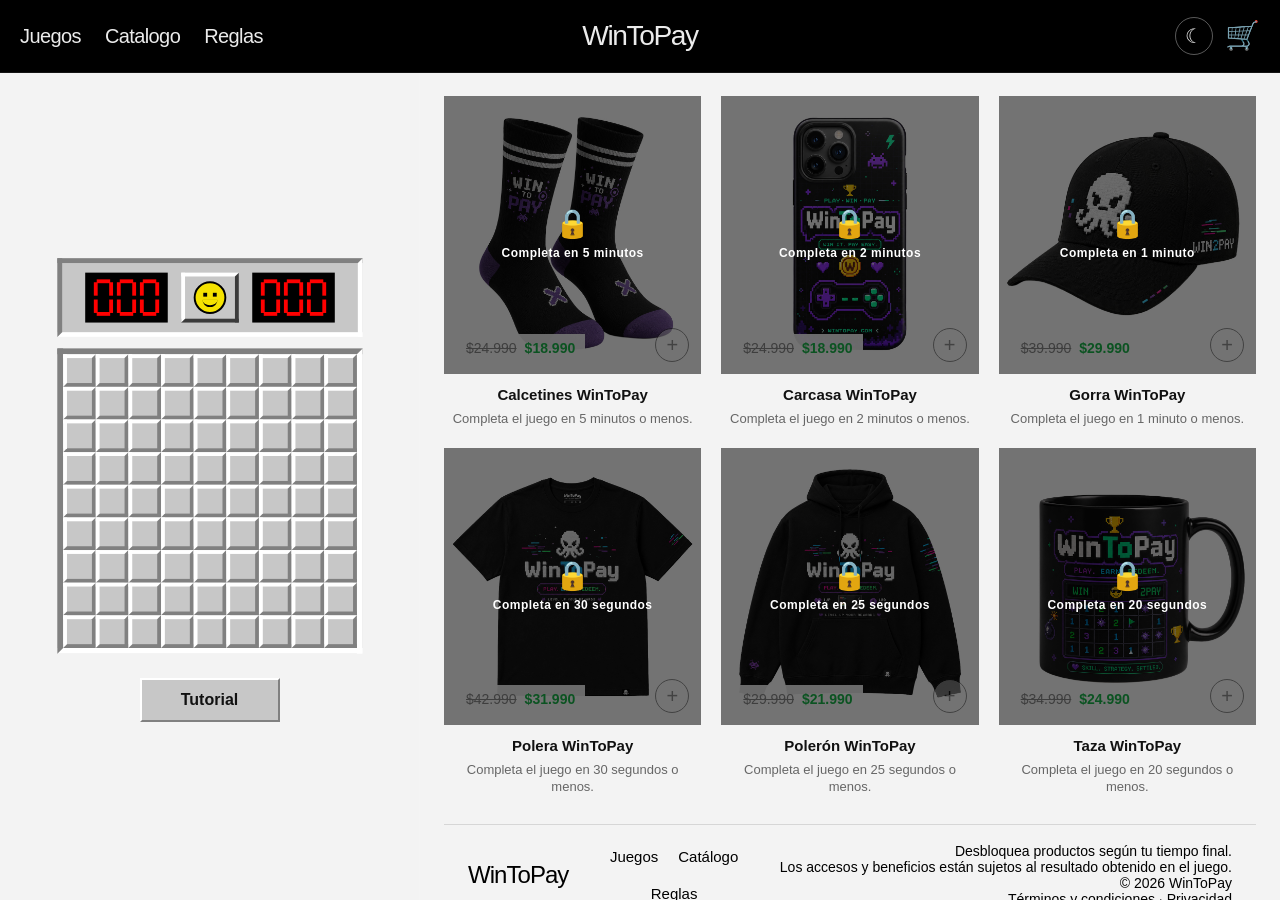
==== commit 0c0bcd7a: "feat: implement dark mode toggle and corresponding styles for improved user experience" ====
--- a/index.html
+++ b/index.html
@@ -147,6 +147,7 @@
         <a href="index.html" class="brand">WinToPay</a>
 
         <div class="header-cart">
+          <button class="theme-toggle" type="button" aria-label="Activar modo nocturno" title="Cambiar tema">☾</button>
           <button class="cart-toggle" id="cartToggle" aria-label="Abrir carro">🛒</button>
         </div>
       </div>
@@ -344,6 +345,7 @@
     </section>
   </div>
 <!-- ------Scripts----- -->
+<script src="js/theme.js"></script>
 <script src="js/ui.js"></script>
 <script src="js/tutorial.js"></script>
 <script src="js/carrito.js"></script>
--- a/css/style.css
+++ b/css/style.css
@@ -153,6 +153,7 @@
   display: flex;
   align-items: center;
   justify-self: end;
+  gap: 12px;
 }
 
 .cart-toggle {
@@ -163,6 +164,24 @@
   line-height: 1;
   cursor: pointer;
   padding: 0;
+}
+
+.theme-toggle {
+  width: 38px;
+  height: 38px;
+  display: grid;
+  place-items: center;
+  border: 1px solid rgba(255, 255, 255, 0.35);
+  border-radius: 999px;
+  background: transparent;
+  color: var(--text);
+  font-size: 20px;
+  line-height: 1;
+  cursor: pointer;
+}
+
+.theme-toggle:hover {
+  background: rgba(255, 255, 255, 0.12);
 }
 
 
@@ -1283,3 +1302,164 @@
   flex-direction: column;
   gap: 0;
 }
+
+/* =========================================================
+   MODO NOCTURNO
+========================================================= */
+
+html[data-theme="dark"] {
+  color-scheme: dark;
+  --bg: #0b0b10;
+  --surface: #17171f;
+  --text-dark: #f2f2f5;
+  --ms-light: #565666;
+  --ms-mid: #292934;
+  --ms-dark: #101016;
+  --ms-deep: #050508;
+  --blue: #64a2ff;
+  --green: #56d478;
+  --red: #ff6262;
+}
+
+html[data-theme="dark"] body,
+html[data-theme="dark"] .checkout-body {
+  background: var(--bg);
+  color: var(--text-dark);
+}
+
+html[data-theme="dark"] .site-header,
+html[data-theme="dark"] .checkout-header {
+  background: #07070a;
+  border-bottom-color: rgba(151, 91, 255, 0.35);
+}
+
+html[data-theme="dark"] .side-menu,
+html[data-theme="dark"] .cart-drawer,
+html[data-theme="dark"] .tutorial-panel {
+  background: #17171f;
+  color: #f2f2f5;
+}
+
+html[data-theme="dark"] .menu-close,
+html[data-theme="dark"] .cart-close,
+html[data-theme="dark"] .tutorial-close,
+html[data-theme="dark"] .side-menu-nav a,
+html[data-theme="dark"] .side-menu-bottom a {
+  color: #f2f2f5;
+}
+
+html[data-theme="dark"] .side-menu-bottom,
+html[data-theme="dark"] .cart-top,
+html[data-theme="dark"] .cart-bottom {
+  border-color: rgba(255, 255, 255, 0.12);
+}
+
+html[data-theme="dark"] .cart-empty,
+html[data-theme="dark"] .cart-item-size,
+html[data-theme="dark"] .cart-item-qty {
+  color: rgba(255, 255, 255, 0.62);
+}
+
+html[data-theme="dark"] .cart-item-title,
+html[data-theme="dark"] .cart-item-price,
+html[data-theme="dark"] .cart-item-remove {
+  color: #f2f2f5;
+}
+
+html[data-theme="dark"] .cart-item-img,
+html[data-theme="dark"] .summary-thumb-wrap {
+  background: #24242e;
+}
+
+html[data-theme="dark"] .cart-checkout,
+html[data-theme="dark"] .checkout-submit,
+html[data-theme="dark"] .checkout-shoppay-btn {
+  background: #7c3cff;
+  border-color: #7c3cff;
+  color: #ffffff;
+}
+
+html[data-theme="dark"] .panel,
+html[data-theme="dark"] .board,
+html[data-theme="dark"] .tutorial-board {
+  box-shadow: 0 0 24px rgba(124, 60, 255, 0.2);
+}
+
+html[data-theme="dark"] .cell.revealed,
+html[data-theme="dark"] .tutorial-cell.revealed {
+  background: #20202a;
+  border-color: #454552;
+}
+
+html[data-theme="dark"] .cell.n7,
+html[data-theme="dark"] .cell.mine.revealed .mine-shape,
+html[data-theme="dark"] .cell.mine.revealed .mine-shape::before,
+html[data-theme="dark"] .cell.mine.revealed .mine-shape::after,
+html[data-theme="dark"] .cell.mine.revealed .mine-cross {
+  color: #ffffff;
+  background-color: #ffffff;
+}
+
+html[data-theme="dark"] .cell.flagged::after {
+  background: #ffffff;
+  box-shadow: 3px 15px 0 0 #ffffff;
+}
+
+html[data-theme="dark"] .status {
+  color: rgba(255, 255, 255, 0.75);
+}
+
+html[data-theme="dark"] .btn,
+html[data-theme="dark"] .size-selector,
+html[data-theme="dark"] .size-selector .size-btn {
+  border-color: #d8d8df;
+  background: #17171f;
+  color: #f2f2f5;
+}
+
+html[data-theme="dark"] .btn:hover,
+html[data-theme="dark"] .size-selector .size-btn:hover {
+  background: #f2f2f5;
+  color: #111111;
+}
+
+html[data-theme="dark"] .checkout-summary {
+  background: #121219;
+  border-color: #30303b;
+}
+
+html[data-theme="dark"] .checkout-block,
+html[data-theme="dark"] .summary-row-total {
+  border-color: #30303b;
+}
+
+html[data-theme="dark"] .form-group label,
+html[data-theme="dark"] .checkout-kicker,
+html[data-theme="dark"] .checkout-helper,
+html[data-theme="dark"] .option-copy small,
+html[data-theme="dark"] .summary-copy span {
+  color: #aaaab5;
+}
+
+html[data-theme="dark"] .form-group input,
+html[data-theme="dark"] .form-group select,
+html[data-theme="dark"] .summary-discount input,
+html[data-theme="dark"] .option-card,
+html[data-theme="dark"] .payment-panel,
+html[data-theme="dark"] .summary-note,
+html[data-theme="dark"] .summary-discount button,
+html[data-theme="dark"] .payment-brands span {
+  border-color: #3b3b47;
+  background: #1c1c25;
+  color: #f2f2f5;
+}
+
+html[data-theme="dark"] .summary-note p,
+html[data-theme="dark"] .check-row,
+html[data-theme="dark"] .checkout-back {
+  color: #d0d0d8;
+}
+
+html[data-theme="dark"] ::placeholder {
+  color: #858591;
+}
--- a/css/layout.css
+++ b/css/layout.css
@@ -692,6 +692,102 @@
   pointer-events: none;
 }
 
+html[data-theme="dark"] .game-section,
+html[data-theme="dark"] .products-section,
+html[data-theme="dark"] .gallery-main {
+  background: var(--bg);
+}
+
+html[data-theme="dark"] .tutorial-toggle {
+  border-color: #101016;
+  border-top-color: #565666;
+  border-left-color: #565666;
+  background: #292934;
+  color: #f2f2f5;
+}
+
+html[data-theme="dark"] .tutorial-head,
+html[data-theme="dark"] .tutorial-practice {
+  border-color: rgba(255, 255, 255, 0.14);
+}
+
+html[data-theme="dark"] .tutorial-kicker,
+html[data-theme="dark"] .tutorial-steps p,
+html[data-theme="dark"] .tutorial-practice > p {
+  color: #aaaab5;
+}
+
+html[data-theme="dark"] .tutorial-steps li {
+  background: #20202a;
+  border-color: #3b3b47;
+}
+
+html[data-theme="dark"] .tutorial-steps li.active {
+  border-color: #9c6cff;
+}
+
+html[data-theme="dark"] .tutorial-choices button,
+html[data-theme="dark"] .tutorial-choice-grid button,
+html[data-theme="dark"] .tutorial-reset {
+  border-color: #101016;
+  border-top-color: #565666;
+  border-left-color: #565666;
+  background: #292934;
+  color: #f2f2f5;
+}
+
+html[data-theme="dark"] .product-info .product-meta,
+html[data-theme="dark"] .product-description,
+html[data-theme="dark"] .product-meta {
+  color: #aaaab5;
+}
+
+html[data-theme="dark"] .thumb,
+html[data-theme="dark"] .catalog-card,
+html[data-theme="dark"] .catalog-visual {
+  background: #17171f;
+  color: #f2f2f5;
+}
+
+html[data-theme="dark"] .catalog-info p,
+html[data-theme="dark"] .lock-message span {
+  color: #aaaab5;
+}
+
+html[data-theme="dark"] .catalog-card .lock-overlay {
+  background: rgba(11, 11, 16, 0.8);
+}
+
+html[data-theme="dark"] .product-sizes .size-btn {
+  border-color: #4b4b58;
+  background: #17171f;
+  color: #f2f2f5;
+}
+
+html[data-theme="dark"] .product-sizes .size-btn.selected,
+html[data-theme="dark"] .btn-primary {
+  background: #7c3cff;
+  border-color: #7c3cff;
+  color: #ffffff;
+}
+
+html[data-theme="dark"] .product-lock-notice {
+  border-color: #9c6cff;
+  background: #251b3b;
+  color: #f2f2f5;
+}
+
+html[data-theme="dark"] .products-footer {
+  border-color: rgba(255, 255, 255, 0.14);
+}
+
+html[data-theme="dark"] .footer-brand,
+html[data-theme="dark"] .footer-links a,
+html[data-theme="dark"] .footer-copy,
+html[data-theme="dark"] .footer-copy a {
+  color: #d8d8df;
+}
+
 .product-lock-notice {
   display: none;
   padding: 16px;
--- a/css/cards.css
+++ b/css/cards.css
@@ -212,3 +212,35 @@
   opacity: 0.45;
   cursor: not-allowed;
 }
+
+html[data-theme="dark"] .product-card,
+html[data-theme="dark"] .product-title {
+  color: #f2f2f5;
+}
+
+html[data-theme="dark"] .product-media {
+  background: #17171f;
+}
+
+html[data-theme="dark"] .product-note {
+  color: #aaaab5;
+}
+
+html[data-theme="dark"] .product-price-badge {
+  background: rgba(23, 23, 31, 0.92);
+}
+
+html[data-theme="dark"] .product-add,
+html[data-theme="dark"] .size-btn {
+  border-color: #d8d8df;
+  background: #17171f;
+  color: #f2f2f5;
+}
+
+html[data-theme="dark"] .size-overlay {
+  background: rgba(11, 11, 16, 0.82);
+}
+
+html[data-theme="dark"] .lock-overlay {
+  background: rgba(4, 4, 8, 0.72);
+}
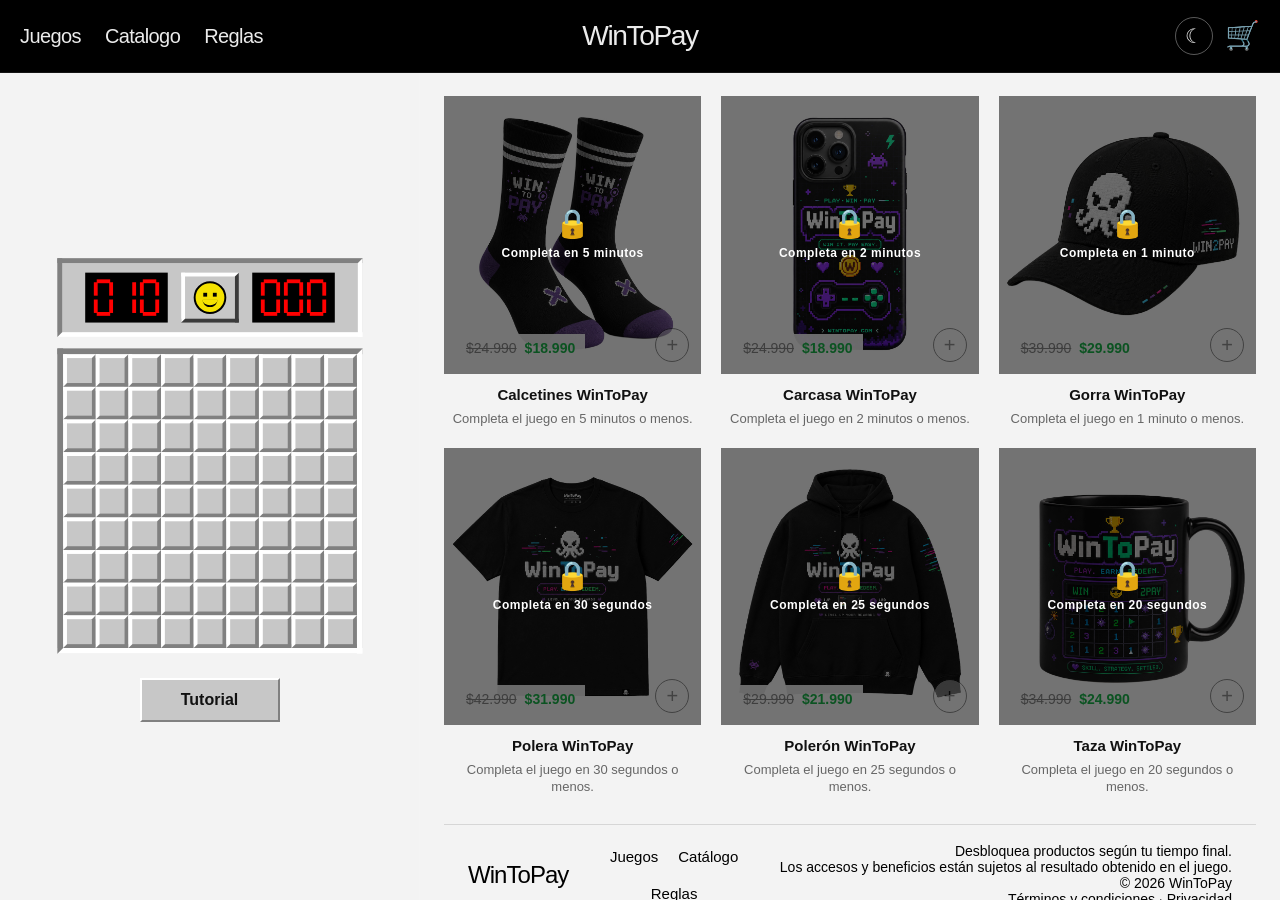
==== commit 3d937d69: "feat: add mobile action menu for minesweeper game with flag and reveal options" ====
--- a/index.html
+++ b/index.html
@@ -157,7 +157,7 @@
       <div>
         <div class="minesweeper" aria-label="Juego principal">
           <div class="panel">
-            <div class="display" id="scoreDisplay" aria-label="Puntos">
+            <div class="display" id="mineDisplay" aria-label="Minas restantes">
               <div class="digit zero"><span class="seg a"></span><span class="seg b"></span><span class="seg c"></span><span class="seg d"></span><span class="seg e"></span><span class="seg f"></span><span class="seg g"></span></div>
               <div class="digit zero"><span class="seg a"></span><span class="seg b"></span><span class="seg c"></span><span class="seg d"></span><span class="seg e"></span><span class="seg f"></span><span class="seg g"></span></div>
               <div class="digit zero"><span class="seg a"></span><span class="seg b"></span><span class="seg c"></span><span class="seg d"></span><span class="seg e"></span><span class="seg f"></span><span class="seg g"></span></div>
--- a/css/style.css
+++ b/css/style.css
@@ -586,7 +586,6 @@
   left: 10px; top: 6px;
   width: 3px; height: 20px;
   background: #000;
-  box-shadow: 3px 15px 0 0 #000;
 }
 
 .cell.mine.revealed .mine-shape,
@@ -1303,6 +1302,10 @@
   gap: 0;
 }
 
+.mine-action-menu {
+  display: none;
+}
+
 /* =========================================================
    MODO NOCTURNO
 ========================================================= */
@@ -1402,7 +1405,6 @@
 
 html[data-theme="dark"] .cell.flagged::after {
   background: #ffffff;
-  box-shadow: 3px 15px 0 0 #ffffff;
 }
 
 html[data-theme="dark"] .status {
--- a/css/responsive.css
+++ b/css/responsive.css
@@ -65,6 +65,48 @@
   }
 
   .product-gallery { -webkit-overflow-scrolling: touch; }
+
+  .mine-action-menu {
+    position: fixed;
+    z-index: 90;
+    display: flex;
+    gap: 8px;
+    padding: 5px;
+    border-radius: 999px;
+    background: rgba(20, 20, 28, 0.9);
+    border: 1px solid rgba(255, 255, 255, 0.28);
+    box-shadow: 0 8px 22px rgba(0, 0, 0, 0.42);
+    backdrop-filter: blur(6px);
+  }
+
+  .mine-action-menu button {
+    width: 48px;
+    height: 48px;
+    display: grid;
+    place-items: center;
+    padding: 0;
+    border: 2px solid rgba(255, 255, 255, 0.7);
+    border-radius: 50%;
+    background: var(--ms-mid);
+    color: var(--text-dark);
+    font-size: 25px;
+    line-height: 1;
+    cursor: pointer;
+  }
+
+  .mine-action-menu .mine-action-flag {
+    color: #ff4f5e;
+  }
+
+  .mine-action-menu .mine-action-reveal {
+    color: #7c3cff;
+  }
+
+  .mine-action-menu button:active {
+    background: #7c3cff;
+    color: #ffffff;
+    transform: scale(0.92);
+  }
 }
 
 @media (max-width: 775px) {
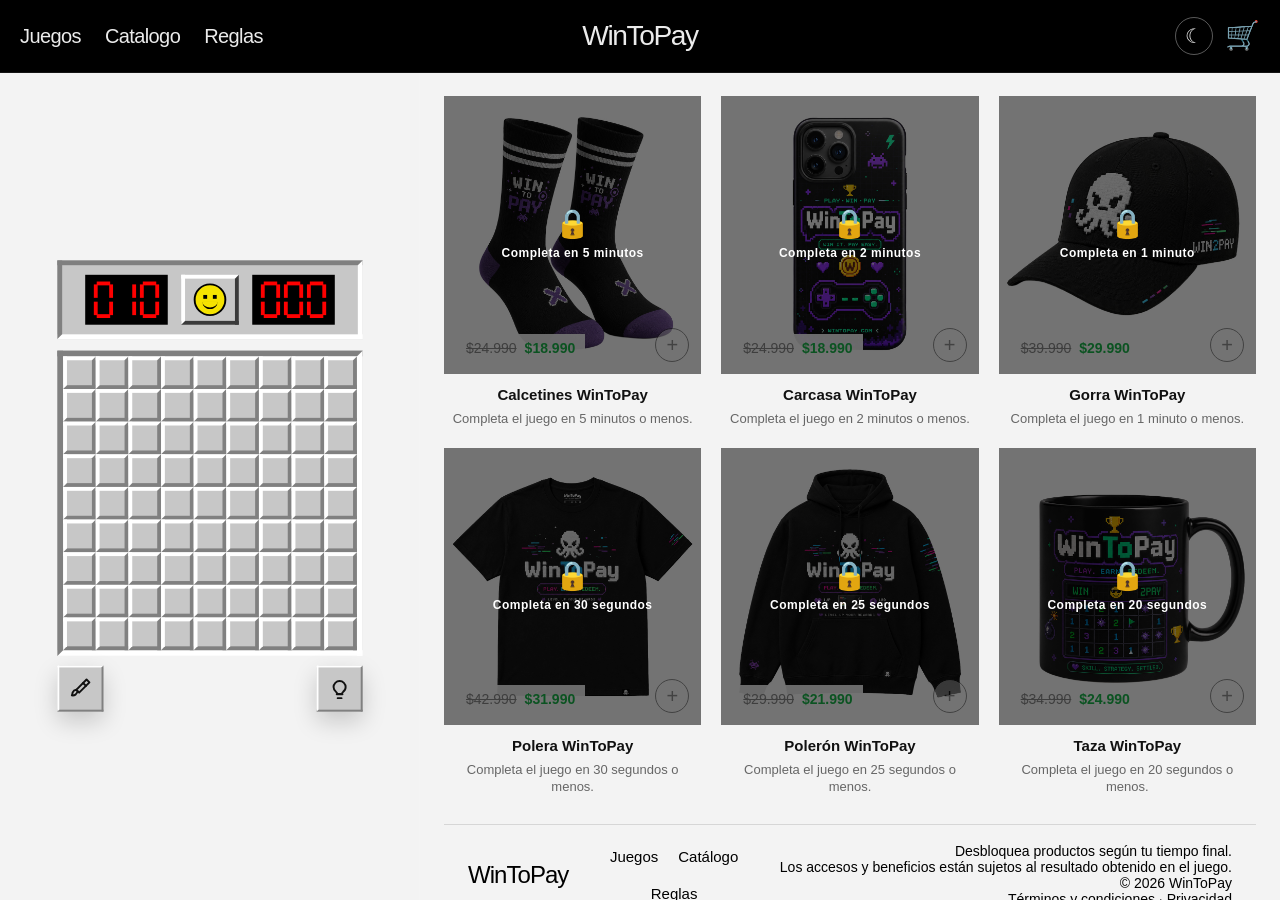
==== commit 979e7698: "añadi una modificacion de estilos para el tablero, este lo voy a pulir con el tiempo, pero por ahora" ====
--- a/index.html
+++ b/index.html
@@ -125,6 +125,71 @@
     <div class="tutorial-board" id="tutorialBoard" role="grid" aria-label="Buscaminas de práctica 5 por 5"></div>
     <p class="tutorial-practice-status" id="tutorialPracticeStatus" aria-live="polite">Completa los 3 pasos para comenzar.</p>
   </section>
+</aside>
+<div class="customizer-overlay" id="customizerOverlay"></div>
+<aside class="customizer-panel" id="customizerPanel" aria-labelledby="customizerTitle" aria-hidden="true">
+  <div class="customizer-head">
+    <div>
+      <p class="customizer-kicker">Personalizacion</p>
+      <h2 id="customizerTitle">Estilo del buscaminas</h2>
+    </div>
+    <button class="customizer-close" id="customizerClose" type="button" aria-label="Cerrar personalizacion">&times;</button>
+  </div>
+
+  <div class="customizer-preview" aria-label="Previsualizacion del estilo">
+    <div class="preview-minesweeper">
+      <div class="preview-panel">
+        <div class="preview-display">010</div>
+        <div class="preview-face" id="customizerPreviewFace">
+          <span class="eye left"></span>
+          <span class="eye right"></span>
+          <span class="mouth"></span>
+        </div>
+        <div class="preview-display">042</div>
+      </div>
+      <div class="preview-board" id="customizerPreviewBoard" aria-hidden="true">
+        <span class="preview-cell revealed n1">1</span>
+        <span class="preview-cell hidden"></span>
+        <span class="preview-cell revealed n2">2</span>
+        <span class="preview-cell hidden mine-preview">
+          <span class="mine-shape"></span>
+          <span class="mine-cross"></span>
+        </span>
+        <span class="preview-cell revealed"></span>
+        <span class="preview-cell hidden"></span>
+        <span class="preview-cell hidden flagged"></span>
+        <span class="preview-cell revealed n1">1</span>
+        <span class="preview-cell hidden mine-preview">
+          <span class="mine-shape"></span>
+          <span class="mine-cross"></span>
+        </span>
+      </div>
+    </div>
+  </div>
+
+  <div class="customizer-groups" aria-label="Opciones visuales del buscaminas">
+    <section class="customizer-group" aria-labelledby="customizerFacesTitle">
+      <div>
+        <h3 id="customizerFacesTitle">Rostro superior</h3>
+      </div>
+      <div class="customizer-options" data-customizer-target="face">
+        <button type="button" class="customizer-option active" data-option="classic" aria-pressed="true">Existente</button>
+        <button type="button" class="customizer-option" data-option="alien" aria-pressed="false">Marciano</button>
+        <button type="button" class="customizer-option" data-option="dog" aria-pressed="false">Perro</button>
+      </div>
+    </section>
+
+    <section class="customizer-group" aria-labelledby="customizerMinesTitle">
+      <div>
+        <h3 id="customizerMinesTitle">Minas</h3>
+      </div>
+      <div class="customizer-options" data-customizer-target="mine">
+        <button type="button" class="customizer-option active" data-option="classic" aria-pressed="true">Existente</button>
+        <button type="button" class="customizer-option" data-option="cow" aria-pressed="false">Vaca</button>
+        <button type="button" class="customizer-option" data-option="poop" aria-pressed="false">Pop&oacute;</button>
+      </div>
+    </section>
+  </div>
 </aside>
 <!-- -------Layout--------- -->
   <div class="page-layout">
@@ -154,8 +219,9 @@
     </header>
 
     <section class="game-section">
-      <div>
-        <div class="minesweeper" aria-label="Juego principal">
+      <div class="game-wrap">
+        <div class="game-shell">
+          <div class="minesweeper" aria-label="Juego principal">
           <div class="panel">
             <div class="display" id="mineDisplay" aria-label="Minas restantes">
               <div class="digit zero"><span class="seg a"></span><span class="seg b"></span><span class="seg c"></span><span class="seg d"></span><span class="seg e"></span><span class="seg f"></span><span class="seg g"></span></div>
@@ -180,10 +246,28 @@
           </div>
 
           <div class="board" id="board" role="grid" aria-label="Buscaminas"></div>
+          </div>
+
+          <div class="game-floating-actions" aria-label="Acciones del buscaminas">
+            <button class="game-tool-button game-customize-toggle" id="customizerToggle" type="button" aria-label="Personalizar buscaminas" aria-controls="customizerPanel" aria-expanded="false" title="Personalizar buscaminas">
+              <svg viewBox="0 0 24 24" aria-hidden="true">
+                <path d="M18.4 2.6 21.4 5.6 10.7 16.3 7.7 13.3 18.4 2.6Z"></path>
+                <path d="M7.7 13.3c-1.8.2-3.1 1.2-3.7 2.7-.4 1-.3 2.2-.9 3.1 1.3.2 2.8-.1 3.8-.8 1.3-.9 2-2.2 2.1-3.7"></path>
+                <path d="M14.8 6.2 17.8 9.2"></path>
+              </svg>
+            </button>
+
+            <button class="game-tool-button game-tutorial-toggle" id="tutorialToggle" type="button" aria-label="Abrir tutorial del buscaminas" aria-controls="tutorialPanel" aria-expanded="false" title="Tutorial">
+              <svg viewBox="0 0 24 24" aria-hidden="true">
+                <path d="M9 18h6"></path>
+                <path d="M10 22h4"></path>
+                <path d="M8.4 15.5c-1.6-1.1-2.7-2.9-2.7-5A6.3 6.3 0 0 1 12 4.2a6.3 6.3 0 0 1 6.3 6.3c0 2.1-1 3.9-2.7 5-.7.5-1.1 1.2-1.1 2H9.5c0-.8-.4-1.5-1.1-2Z"></path>
+              </svg>
+            </button>
+          </div>
         </div>
 
         <div class="status" id="statusText" aria-live="polite"></div>
-        <button class="tutorial-toggle" id="tutorialToggle" type="button" aria-controls="tutorialPanel" aria-expanded="false">Tutorial</button>
       </div>
     </section>
 
@@ -347,6 +431,7 @@
 <!-- ------Scripts----- -->
 <script src="js/theme.js"></script>
 <script src="js/ui.js"></script>
+<script src="js/customizer.js"></script>
 <script src="js/tutorial.js"></script>
 <script src="js/carrito.js"></script>
 <script src="js/app.js"></script>
--- a/css/style.css
+++ b/css/style.css
@@ -1338,7 +1338,8 @@
 
 html[data-theme="dark"] .side-menu,
 html[data-theme="dark"] .cart-drawer,
-html[data-theme="dark"] .tutorial-panel {
+html[data-theme="dark"] .tutorial-panel,
+html[data-theme="dark"] .customizer-panel {
   background: #17171f;
   color: #f2f2f5;
 }
@@ -1346,6 +1347,7 @@
 html[data-theme="dark"] .menu-close,
 html[data-theme="dark"] .cart-close,
 html[data-theme="dark"] .tutorial-close,
+html[data-theme="dark"] .customizer-close,
 html[data-theme="dark"] .side-menu-nav a,
 html[data-theme="dark"] .side-menu-bottom a {
   color: #f2f2f5;
--- a/css/layout.css
+++ b/css/layout.css
@@ -37,24 +37,73 @@
   max-width: 100%;
 }
 
-.tutorial-toggle {
-  display: block;
-  margin: 16px auto 0;
-  min-width: 140px;
-  padding: 11px 20px;
+.game-wrap {
+  display: grid;
+  justify-items: center;
+  gap: 18px;
+}
+
+.game-shell {
+  position: relative;
+  width: max-content;
+  max-width: 100%;
+  padding-bottom: 58px;
+}
+
+.game-floating-actions {
+  position: absolute;
+  left: 0;
+  right: 0;
+  bottom: 0;
+  display: flex;
+  justify-content: space-between;
+  gap: 16px;
+  pointer-events: none;
+}
+
+.game-tool-button {
+  width: 48px;
+  height: 48px;
+  display: grid;
+  place-items: center;
+  padding: 0;
   border: 2px solid #808080;
   border-top-color: #ffffff;
   border-left-color: #ffffff;
   background: var(--ms-mid);
   color: #111111;
-  font-weight: 700;
   cursor: pointer;
-}
-
-.tutorial-toggle:active {
+  pointer-events: auto;
+  box-shadow: 0 10px 24px rgba(0, 0, 0, 0.18);
+}
+
+.game-tool-button svg {
+  width: 24px;
+  height: 24px;
+  fill: none;
+  stroke: currentColor;
+  stroke-width: 2;
+  stroke-linecap: round;
+  stroke-linejoin: round;
+}
+
+.game-tool-button:hover {
+  background: #d8d8d8;
+}
+
+.game-tool-button:active {
   border-color: #ffffff;
   border-top-color: #808080;
   border-left-color: #808080;
+  transform: translateY(1px);
+}
+
+.game-customize-toggle {
+  justify-self: start;
+}
+
+.game-tutorial-toggle {
+  justify-self: end;
 }
 
 .tutorial-overlay {
@@ -346,6 +395,399 @@
   font-weight: 700;
 }
 
+.customizer-overlay {
+  position: fixed;
+  inset: 0;
+  z-index: 65;
+  background: rgba(0, 0, 0, 0.55);
+  opacity: 0;
+  pointer-events: none;
+  transition: opacity 0.2s ease;
+}
+
+.customizer-panel {
+  position: fixed;
+  top: 50%;
+  left: 50%;
+  z-index: 70;
+  width: min(92vw, 620px);
+  max-height: min(88vh, 760px);
+  overflow-y: auto;
+  padding: 24px;
+  background: #ffffff;
+  color: #111111;
+  border: 4px solid var(--ms-mid);
+  box-shadow:
+    inset 2px 2px 0 #ffffff,
+    inset -2px -2px 0 #808080,
+    0 20px 60px rgba(0, 0, 0, 0.35);
+  opacity: 0;
+  pointer-events: none;
+  transform: translate(-50%, -46%);
+  transition: opacity 0.2s ease, transform 0.2s ease;
+}
+
+body.customizer-open .customizer-overlay {
+  opacity: 1;
+  pointer-events: auto;
+}
+
+body.customizer-open .customizer-panel {
+  opacity: 1;
+  pointer-events: auto;
+  transform: translate(-50%, -50%);
+}
+
+.customizer-head {
+  display: flex;
+  align-items: flex-start;
+  justify-content: space-between;
+  gap: 20px;
+  padding-bottom: 16px;
+  border-bottom: 1px solid rgba(0, 0, 0, 0.15);
+}
+
+.customizer-kicker {
+  margin: 0 0 5px;
+  color: #666666;
+  font-size: 12px;
+  font-weight: 700;
+  letter-spacing: 0.08em;
+  text-transform: uppercase;
+}
+
+.customizer-head h2 {
+  margin: 0;
+  font-size: 25px;
+}
+
+.customizer-close {
+  border: 0;
+  background: transparent;
+  color: #111111;
+  font-size: 24px;
+  cursor: pointer;
+}
+
+.customizer-preview {
+  margin: 18px 0;
+  display: grid;
+  place-items: center;
+}
+
+.preview-minesweeper {
+  width: max-content;
+  padding: 10px;
+  background: var(--ms-mid);
+  border-top: 5px solid var(--ms-light);
+  border-left: 5px solid var(--ms-light);
+  border-right: 5px solid var(--ms-dark);
+  border-bottom: 5px solid var(--ms-dark);
+}
+
+.preview-panel {
+  display: grid;
+  grid-template-columns: 68px 46px 68px;
+  align-items: center;
+  justify-content: space-between;
+  gap: 16px;
+  margin-bottom: 10px;
+  padding: 8px;
+  background: var(--ms-mid);
+  border-top: 4px solid var(--ms-dark);
+  border-left: 4px solid var(--ms-dark);
+  border-right: 4px solid var(--ms-light);
+  border-bottom: 4px solid var(--ms-light);
+}
+
+.preview-display {
+  min-height: 34px;
+  display: grid;
+  place-items: center;
+  background: #000000;
+  color: var(--digit-red);
+  font-family: "Courier New", monospace;
+  font-size: 23px;
+  font-weight: 700;
+}
+
+.preview-face {
+  width: 38px;
+  height: 38px;
+  position: relative;
+  justify-self: center;
+  border: 2px solid var(--ms-dark);
+  border-top-color: var(--ms-light);
+  border-left-color: var(--ms-light);
+  background: #ffd93b;
+}
+
+.preview-face .eye {
+  position: absolute;
+  top: 11px;
+  width: 4px;
+  height: 4px;
+  background: #000000;
+}
+
+.preview-face .eye.left { left: 9px; }
+.preview-face .eye.right { right: 9px; }
+
+.preview-face .mouth {
+  position: absolute;
+  left: 11px;
+  bottom: 8px;
+  width: 14px;
+  height: 7px;
+  border-bottom: 2px solid #000000;
+  border-radius: 0 0 14px 14px;
+}
+
+.preview-board {
+  display: grid;
+  grid-template-columns: repeat(3, 42px);
+  grid-auto-rows: 42px;
+  background: var(--ms-mid);
+  border-top: 5px solid var(--ms-dark);
+  border-left: 5px solid var(--ms-dark);
+  border-right: 5px solid var(--ms-light);
+  border-bottom: 5px solid var(--ms-light);
+}
+
+.preview-cell {
+  position: relative;
+  display: grid;
+  place-items: center;
+  font-size: 24px;
+  font-weight: 700;
+  line-height: 1;
+}
+
+.preview-cell.hidden {
+  background: var(--ms-mid);
+  border-top: 4px solid var(--ms-light);
+  border-left: 4px solid var(--ms-light);
+  border-right: 4px solid var(--ms-dark);
+  border-bottom: 4px solid var(--ms-dark);
+}
+
+.preview-cell.revealed {
+  background: #bdbdbd;
+  border: 1px solid #8d8d8d;
+}
+
+.preview-cell.flagged::before {
+  content: "";
+  position: absolute;
+  left: 13px;
+  top: 7px;
+  width: 0;
+  height: 0;
+  border-top: 7px solid transparent;
+  border-bottom: 7px solid transparent;
+  border-left: 14px solid #d00000;
+}
+
+.preview-cell.flagged::after {
+  content: "";
+  position: absolute;
+  left: 10px;
+  top: 6px;
+  width: 3px;
+  height: 20px;
+  background: #000000;
+}
+
+.preview-cell .mine-shape,
+.preview-cell .mine-shape::before,
+.preview-cell .mine-shape::after {
+  position: absolute;
+  content: "";
+  background: #000000;
+}
+
+.preview-cell .mine-shape {
+  width: 2px;
+  height: 22px;
+}
+
+.preview-cell .mine-shape::before {
+  width: 22px;
+  height: 2px;
+  left: -10px;
+  top: 10px;
+}
+
+.preview-cell .mine-shape::after {
+  width: 2px;
+  height: 22px;
+  transform: rotate(45deg);
+  top: 0;
+  left: 0;
+}
+
+.preview-cell .mine-cross {
+  position: absolute;
+  width: 2px;
+  height: 22px;
+  background: #000000;
+  transform: rotate(-45deg);
+}
+
+.preview-cell.n1 { color: var(--blue); }
+.preview-cell.n2 { color: var(--green); }
+
+body[data-face-skin="alien"] .smiley,
+body[data-face-skin="alien"] .preview-face {
+  background: #72e66f;
+  border-radius: 50%;
+}
+
+body[data-face-skin="dog"] .smiley,
+body[data-face-skin="dog"] .preview-face {
+  background: #d69a52;
+  border-radius: 44% 44% 50% 50%;
+}
+
+body[data-face-skin="alien"] .smiley > *,
+body[data-face-skin="dog"] .smiley > *,
+body[data-face-skin="alien"] .preview-face > *,
+body[data-face-skin="dog"] .preview-face > * {
+  display: none;
+}
+
+body[data-face-skin="alien"] .smiley::before,
+body[data-face-skin="dog"] .smiley::before,
+body[data-face-skin="alien"] .preview-face::before,
+body[data-face-skin="dog"] .preview-face::before {
+  position: absolute;
+  inset: 0;
+  top: 0;
+  left: 0;
+  width: auto;
+  height: auto;
+  display: grid;
+  place-items: center;
+  color: #000000;
+  background: transparent;
+  border-radius: 0;
+  transform: none;
+  font-family: "Segoe UI Emoji", "Apple Color Emoji", "Noto Color Emoji", sans-serif;
+  font-size: 22px;
+  line-height: 1;
+}
+
+body[data-face-skin="alien"] .smiley::after,
+body[data-face-skin="dog"] .smiley::after,
+body[data-face-skin="alien"] .preview-face::after,
+body[data-face-skin="dog"] .preview-face::after {
+  display: none;
+  content: none;
+}
+
+body[data-face-skin="alien"] .smiley::before,
+body[data-face-skin="alien"] .preview-face::before {
+  content: "\1F47D";
+}
+
+body[data-face-skin="dog"] .smiley::before,
+body[data-face-skin="dog"] .preview-face::before {
+  content: "\1F436";
+}
+
+body[data-mine-skin="cow"] .cell.mine.revealed .mine-shape,
+body[data-mine-skin="cow"] .cell.mine.revealed .mine-shape::before,
+body[data-mine-skin="cow"] .cell.mine.revealed .mine-shape::after,
+body[data-mine-skin="cow"] .cell.mine.revealed .mine-cross,
+body[data-mine-skin="poop"] .cell.mine.revealed .mine-shape,
+body[data-mine-skin="poop"] .cell.mine.revealed .mine-shape::before,
+body[data-mine-skin="poop"] .cell.mine.revealed .mine-shape::after,
+body[data-mine-skin="poop"] .cell.mine.revealed .mine-cross,
+body[data-mine-skin="cow"] .preview-cell .mine-shape,
+body[data-mine-skin="cow"] .preview-cell .mine-shape::before,
+body[data-mine-skin="cow"] .preview-cell .mine-shape::after,
+body[data-mine-skin="cow"] .preview-cell .mine-cross,
+body[data-mine-skin="poop"] .preview-cell .mine-shape,
+body[data-mine-skin="poop"] .preview-cell .mine-shape::before,
+body[data-mine-skin="poop"] .preview-cell .mine-shape::after,
+body[data-mine-skin="poop"] .preview-cell .mine-cross {
+  display: none;
+}
+
+body[data-mine-skin="cow"] .cell.mine.revealed::before,
+body[data-mine-skin="poop"] .cell.mine.revealed::before,
+body[data-mine-skin="cow"] .preview-cell.mine-preview::before,
+body[data-mine-skin="poop"] .preview-cell.mine-preview::before {
+  position: absolute;
+  inset: 0;
+  display: grid;
+  place-items: center;
+  font-family: "Segoe UI Emoji", "Apple Color Emoji", "Noto Color Emoji", sans-serif;
+  font-size: 24px;
+  line-height: 1;
+}
+
+body[data-mine-skin="cow"] .cell.mine.revealed::before,
+body[data-mine-skin="cow"] .preview-cell.mine-preview::before {
+  content: "\1F42E";
+}
+
+body[data-mine-skin="poop"] .cell.mine.revealed::before,
+body[data-mine-skin="poop"] .preview-cell.mine-preview::before {
+  content: "\1F4A9";
+}
+
+.customizer-groups {
+  display: grid;
+  gap: 14px;
+}
+
+.customizer-group {
+  display: grid;
+  gap: 12px;
+  padding: 15px;
+  background: #f3f3f3;
+  border: 1px solid #d2d2d2;
+}
+
+.customizer-group h3 {
+  margin: 0 0 5px;
+  font-size: 17px;
+}
+
+.customizer-group p {
+  margin: 0;
+  color: #444444;
+  font-size: 14px;
+  line-height: 1.4;
+}
+
+.customizer-options {
+  display: flex;
+  flex-wrap: wrap;
+  gap: 8px;
+}
+
+.customizer-option {
+  border: 2px solid #808080;
+  border-top-color: #ffffff;
+  border-left-color: #ffffff;
+  background: var(--ms-mid);
+  color: #111111;
+  cursor: pointer;
+}
+
+.customizer-option {
+  min-height: 36px;
+  padding: 0 12px;
+  font-weight: 700;
+}
+
+.customizer-option.active {
+  border-color: #111111;
+  box-shadow: 0 0 0 2px #111111;
+}
+
 .products-section {
   grid-area: products;
   padding: 24px;
@@ -698,7 +1140,8 @@
   background: var(--bg);
 }
 
-html[data-theme="dark"] .tutorial-toggle {
+html[data-theme="dark"] .game-tool-button,
+html[data-theme="dark"] .customizer-option {
   border-color: #101016;
   border-top-color: #565666;
   border-left-color: #565666;
@@ -707,17 +1150,22 @@
 }
 
 html[data-theme="dark"] .tutorial-head,
-html[data-theme="dark"] .tutorial-practice {
+html[data-theme="dark"] .tutorial-practice,
+html[data-theme="dark"] .customizer-head,
+html[data-theme="dark"] .customizer-group {
   border-color: rgba(255, 255, 255, 0.14);
 }
 
 html[data-theme="dark"] .tutorial-kicker,
 html[data-theme="dark"] .tutorial-steps p,
-html[data-theme="dark"] .tutorial-practice > p {
+html[data-theme="dark"] .tutorial-practice > p,
+html[data-theme="dark"] .customizer-kicker,
+html[data-theme="dark"] .customizer-group p {
   color: #aaaab5;
 }
 
-html[data-theme="dark"] .tutorial-steps li {
+html[data-theme="dark"] .tutorial-steps li,
+html[data-theme="dark"] .customizer-group {
   background: #20202a;
   border-color: #3b3b47;
 }
@@ -736,6 +1184,15 @@
   color: #f2f2f5;
 }
 
+html[data-theme="dark"] .game-tool-button:hover {
+  background: #343442;
+}
+
+html[data-theme="dark"] .customizer-option.active {
+  border-color: #f2f2f5;
+  box-shadow: 0 0 0 2px #f2f2f5;
+}
+
 html[data-theme="dark"] .product-info .product-meta,
 html[data-theme="dark"] .product-description,
 html[data-theme="dark"] .product-meta {
--- a/css/responsive.css
+++ b/css/responsive.css
@@ -8,11 +8,21 @@
 }
 
 @media (max-width: 1280px) {
-  .minesweeper { transform: scale(0.96); }
+  .game-shell {
+    transform: scale(0.96);
+    transform-origin: center;
+  }
+
+  .minesweeper { transform: none; }
 }
 
 @media (max-width: 1100px) {
-  .minesweeper { transform: scale(0.92); }
+  .game-shell {
+    transform: scale(0.92);
+    transform-origin: center;
+  }
+
+  .minesweeper { transform: none; }
   .products-grid,
   .catalog-grid { grid-template-columns: repeat(2, minmax(0, 1fr)); }
 }
@@ -52,6 +62,16 @@
   .minesweeper {
     max-width: 400px;
     transform: none;
+  }
+
+  .game-shell {
+    padding-bottom: 54px;
+    transform: none;
+  }
+
+  .game-tool-button {
+    width: 46px;
+    height: 46px;
   }
 
   .products-section {
@@ -216,6 +236,21 @@
     padding: 18px;
   }
 
+  .customizer-panel {
+    width: min(92vw, 620px);
+    padding: 18px;
+  }
+
+  .preview-panel {
+    grid-template-columns: 58px 42px 58px;
+    gap: 10px;
+  }
+
+  .preview-board {
+    grid-template-columns: repeat(3, min(42px, 14vw));
+    grid-auto-rows: min(42px, 14vw);
+  }
+
   .tutorial-steps li {
     grid-template-columns: 34px 1fr;
     padding: 12px;
